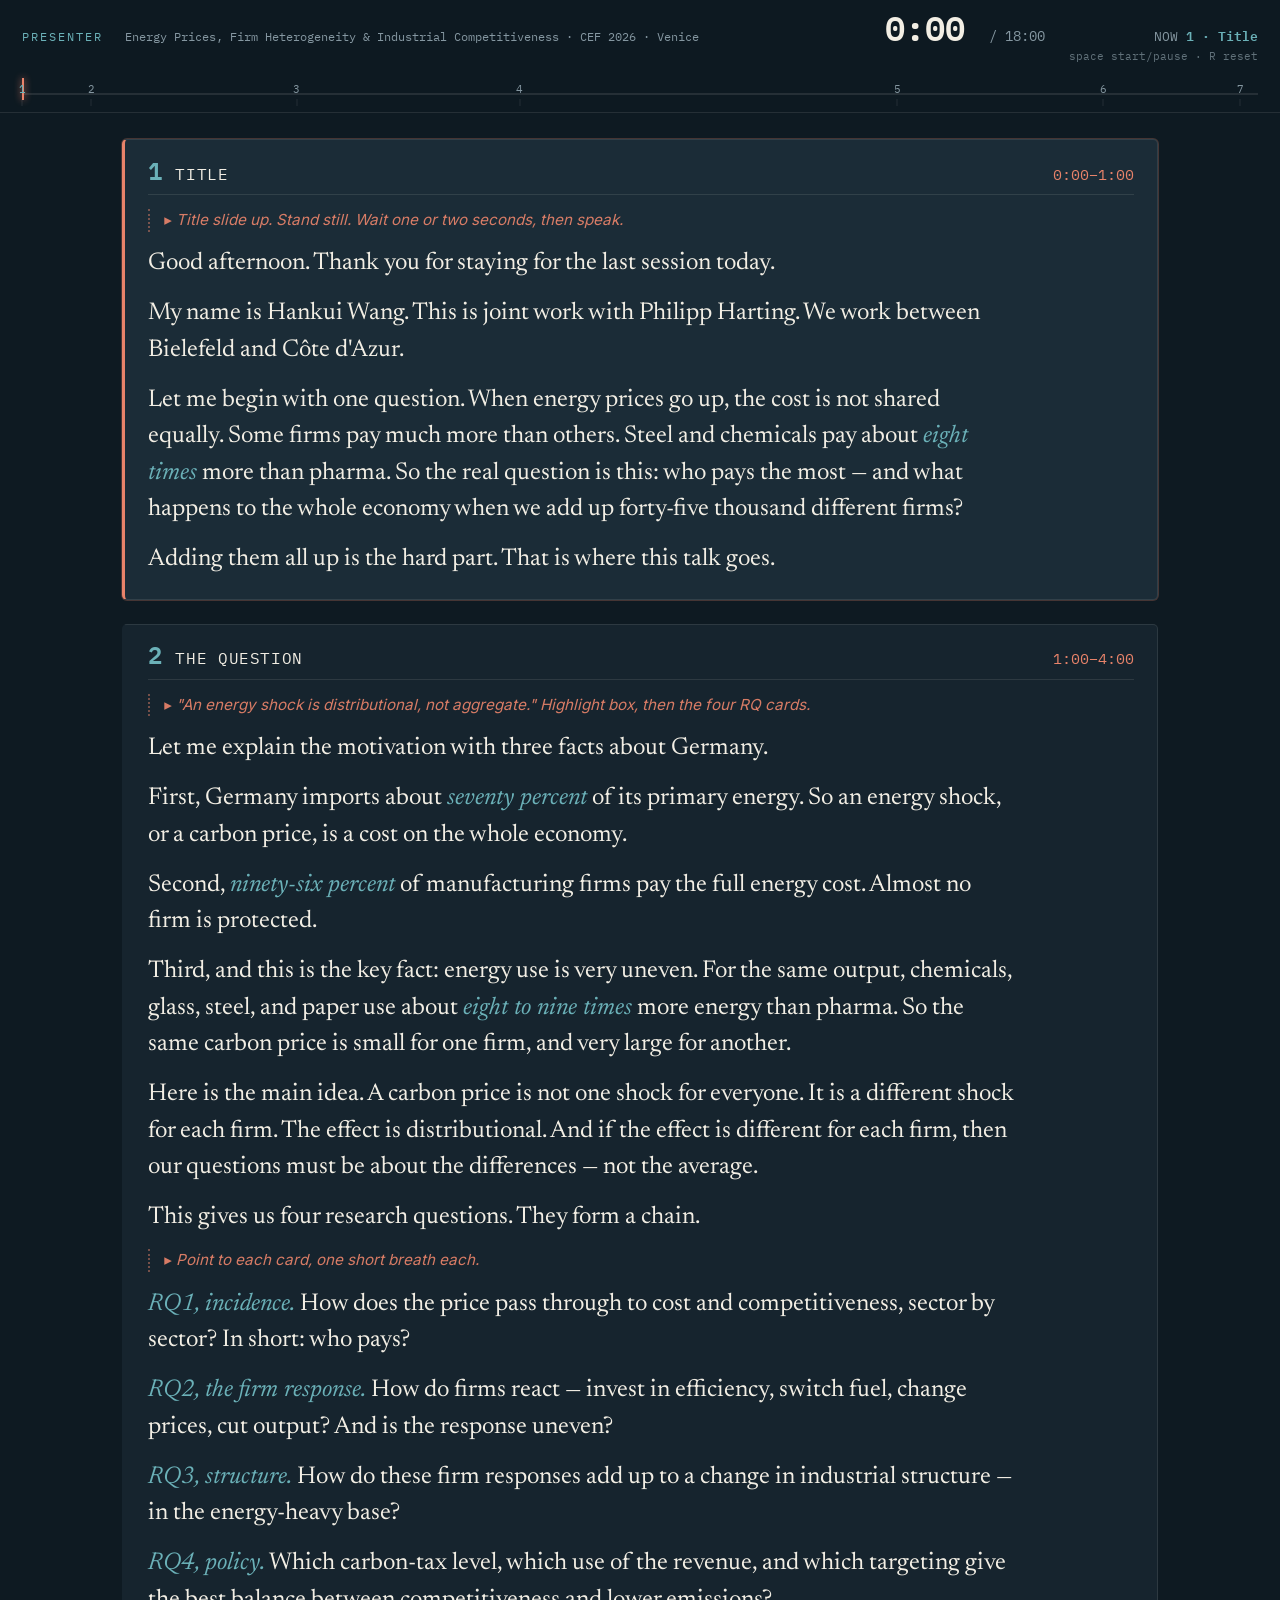
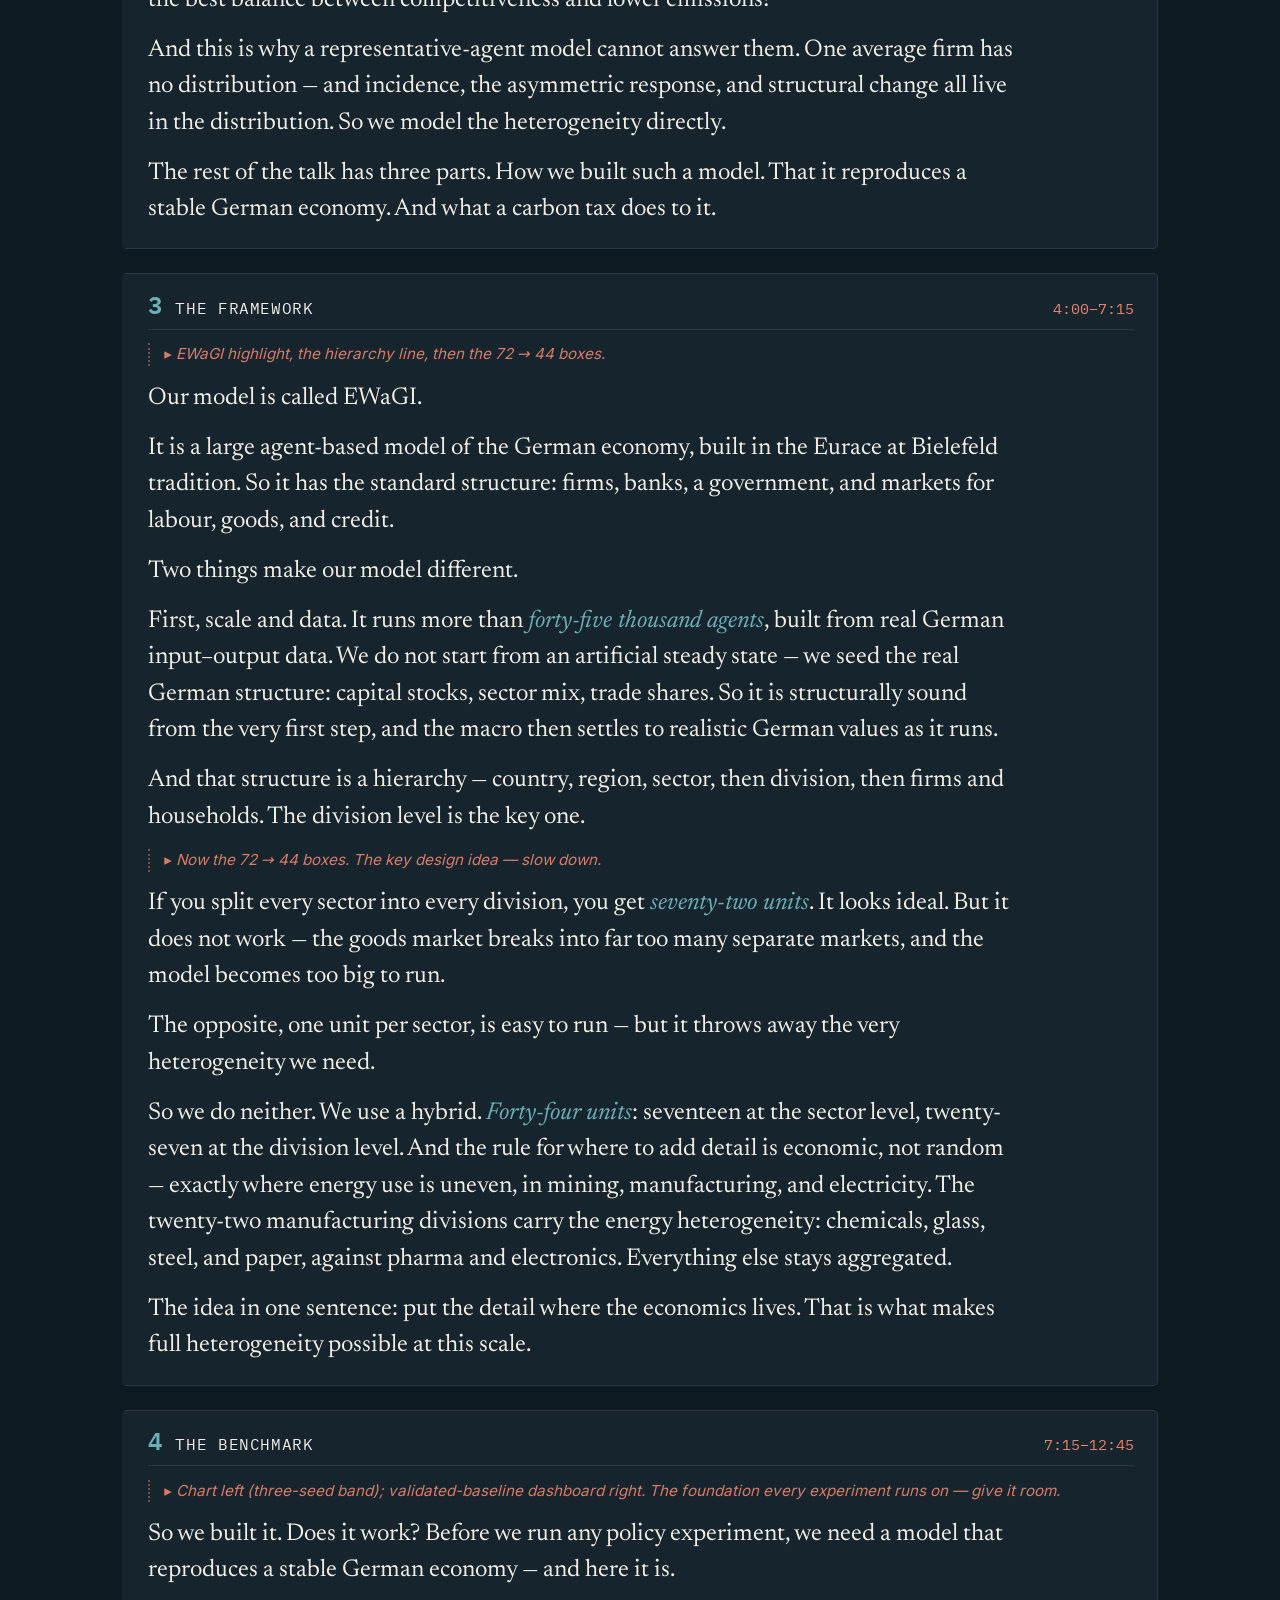
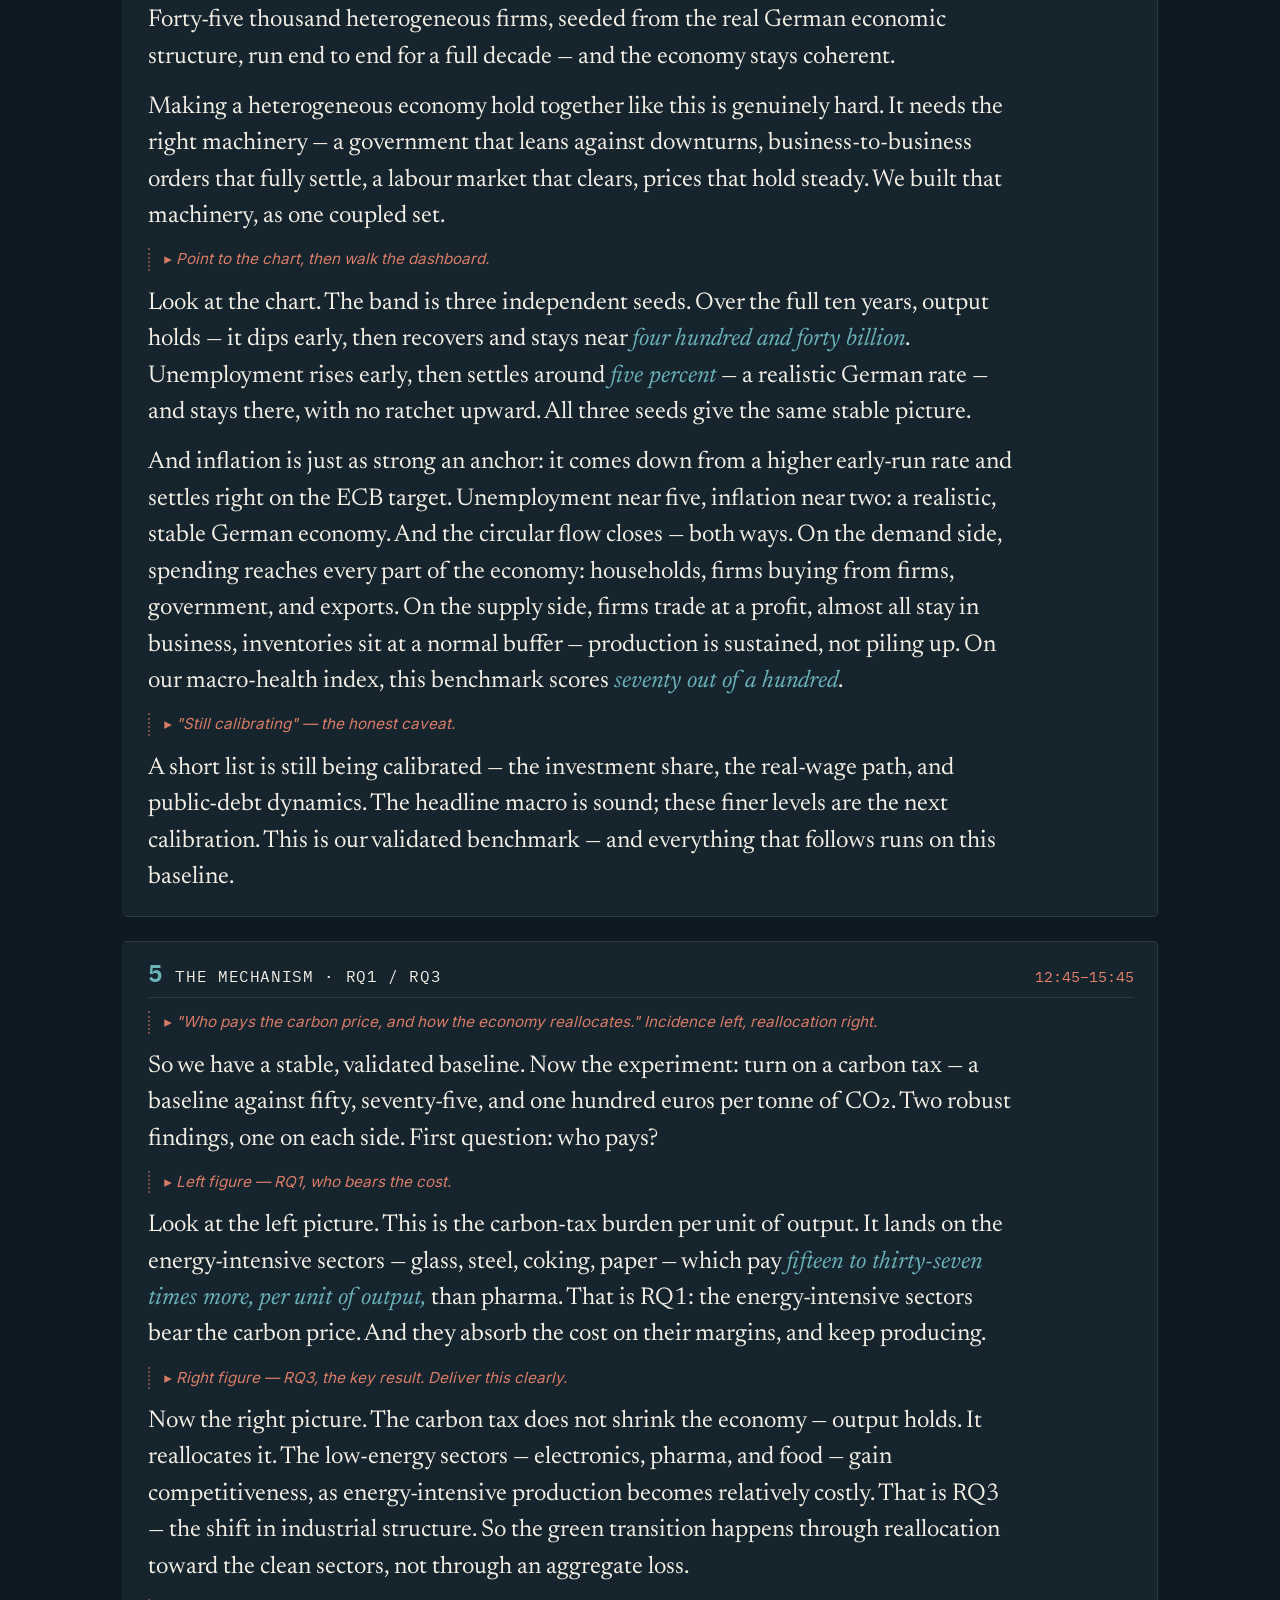
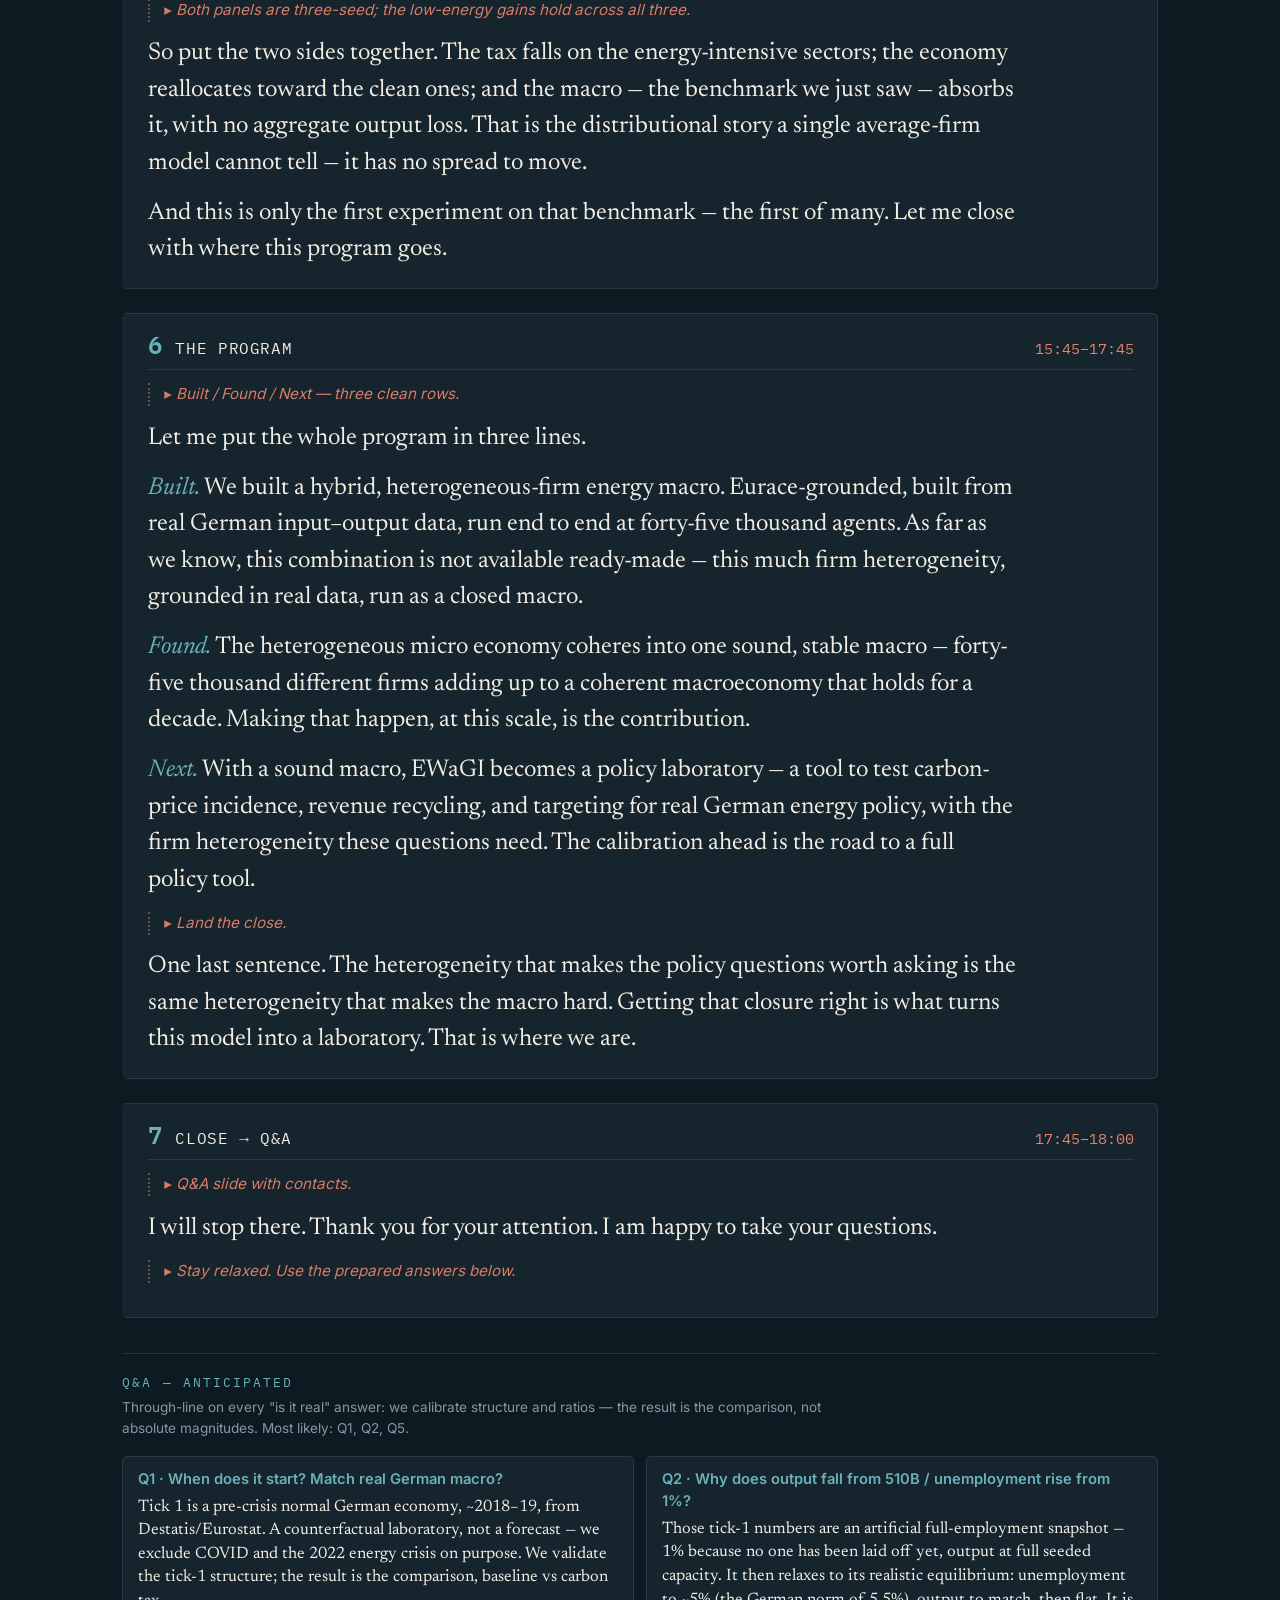
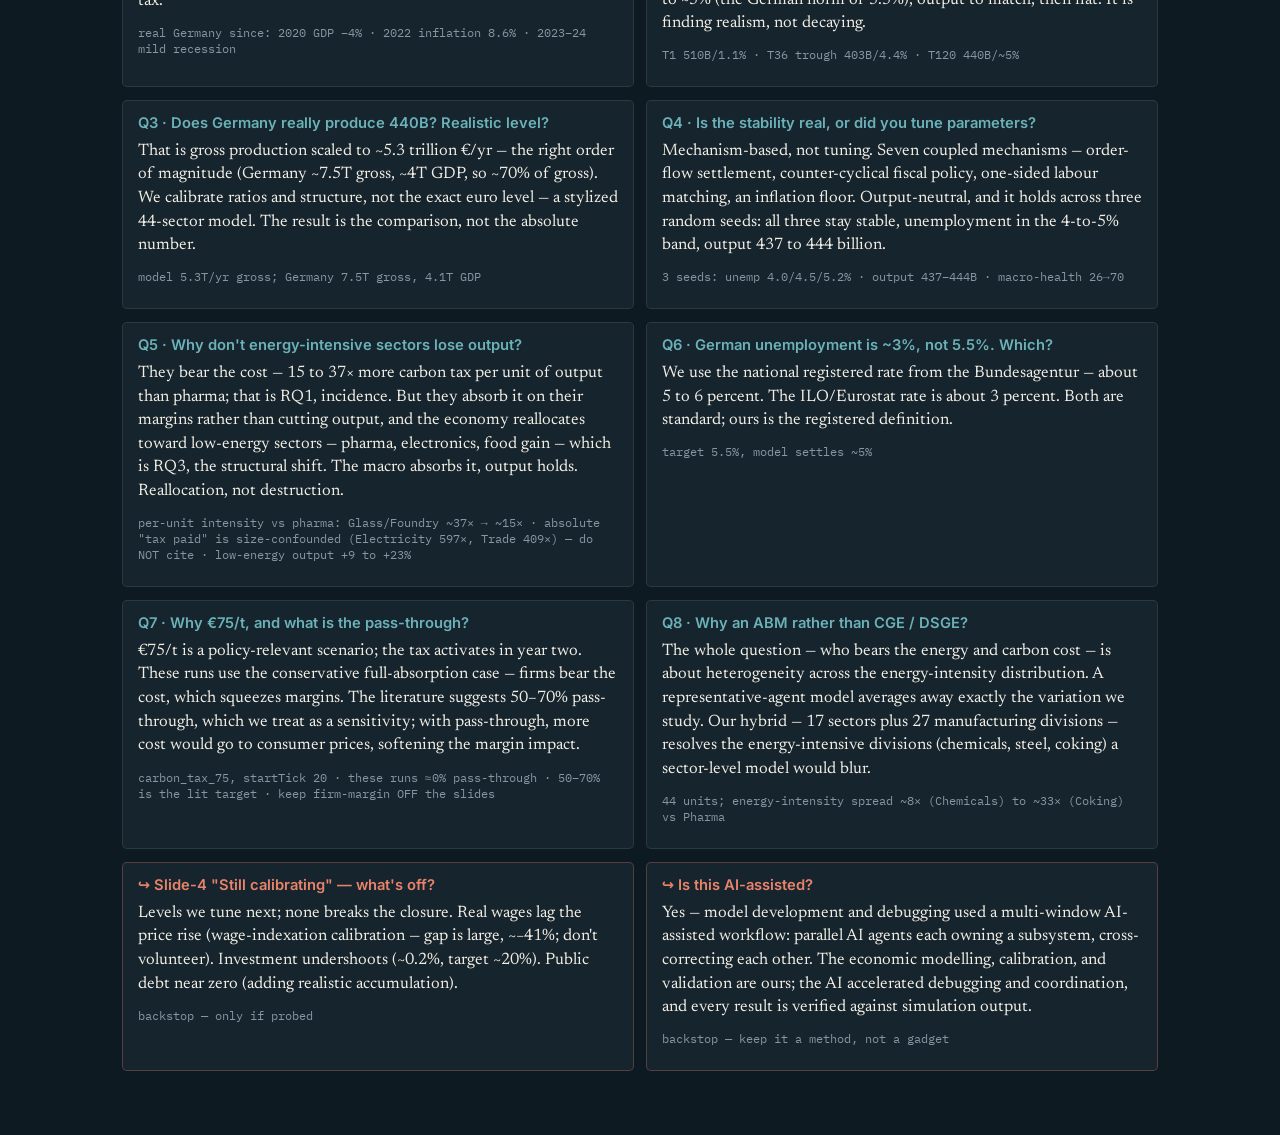
==== presenter.html @ 678bf83d "Add single-page presenter script (presenter.html) Co-Authored-By: Claude Opus 4.8 (1M context) <nore" ====
<!DOCTYPE html>
<html lang="en">
<head>
<meta charset="utf-8">
<meta name="viewport" content="width=device-width, initial-scale=1">
<title>CEF 2026 — Presenter Script</title>
<link rel="stylesheet" href="fonts.css">
<style>
  :root{
    --ink:#0E1A22; --panel:#16242E; --panel2:#1B2C37;
    --paper:#F2EEE4; --petrol:#6BB1B8; --ember:#E8836A; --muted:#8597A1;
    --line:rgba(242,238,228,.10); --rail:rgba(107,177,184,.55);
    --say:'Newsreader',Georgia,serif; --mono:'IBM Plex Mono',ui-monospace,monospace; --ui:'Inter',system-ui,sans-serif;
  }
  *{box-sizing:border-box}
  html{scroll-behavior:smooth}
  body{margin:0;background:var(--ink);color:var(--paper);font-family:var(--ui);
       -webkit-font-smoothing:antialiased;line-height:1.5;padding-bottom:4rem}

  /* ---------- cockpit (sticky) ---------- */
  .cockpit{position:sticky;top:0;z-index:50;background:rgba(14,26,34,.97);
    backdrop-filter:blur(6px);border-bottom:1px solid var(--line);padding:.7rem 1.4rem .55rem}
  .ck-top{display:flex;align-items:baseline;gap:1.4rem;flex-wrap:wrap}
  .ck-brand{font-family:var(--mono);font-size:.74rem;letter-spacing:.16em;text-transform:uppercase;color:var(--petrol)}
  .ck-talk{font-family:var(--mono);font-size:.74rem;color:var(--muted);flex:1;min-width:160px}
  .ck-clock{font-family:var(--mono);font-size:2.1rem;font-weight:600;line-height:1;color:var(--paper);
    cursor:pointer;user-select:none;font-variant-numeric:tabular-nums;transition:color .2s}
  .ck-clock.run{color:var(--ember)}
  .ck-clock.over{color:#ff5a4d;animation:pulse 1s steps(2) infinite}
  @keyframes pulse{50%{opacity:.45}}
  .ck-of{font-family:var(--mono);font-size:.9rem;color:var(--muted);margin-left:.1rem}
  .ck-now{font-family:var(--mono);font-size:.8rem;color:var(--muted);text-align:right;min-width:190px}
  .ck-now b{color:var(--petrol);font-weight:600}
  .ck-hint{font-family:var(--mono);font-size:.66rem;color:var(--muted);opacity:.7}

  /* ---------- pace bar (signature) ---------- */
  .pace{position:relative;height:30px;margin-top:.5rem}
  .pace-track{position:absolute;top:19px;left:0;right:0;height:2px;background:var(--line)}
  .pace-fill{position:absolute;top:19px;left:0;height:2px;background:var(--rail);width:0}
  .pace-tick{position:absolute;top:8px;transform:translateX(-50%);font-family:var(--mono);
    font-size:.66rem;color:var(--muted);text-align:center}
  .pace-tick::after{content:"";display:block;width:1px;height:7px;background:var(--line);margin:2px auto 0}
  .pace-tick.passed{color:var(--petrol)}
  .pace-now{position:absolute;top:4px;width:2px;height:22px;background:var(--ember);left:0;
    box-shadow:0 0 7px var(--ember);transition:left .25s linear}

  /* ---------- movements ---------- */
  main{max-width:1080px;margin:0 auto;padding:1.6rem 1.4rem 0}
  .mv{position:relative;background:var(--panel);border:1px solid var(--line);border-left:3px solid transparent;
    border-radius:5px;padding:1.1rem 1.4rem 1.3rem;margin-bottom:1.5rem;scroll-margin-top:120px}
  .mv.now{border-left-color:var(--ember);background:var(--panel2);box-shadow:0 0 0 1px rgba(232,131,106,.25)}
  .mv-rail{display:flex;align-items:baseline;gap:.85rem;border-bottom:1px solid var(--line);
    padding-bottom:.55rem;margin-bottom:.85rem}
  .mv-no{font-family:var(--mono);font-size:1.5rem;font-weight:600;color:var(--petrol);line-height:1}
  .mv-title{font-family:var(--mono);font-size:1rem;letter-spacing:.04em;color:var(--paper);
    text-transform:uppercase;flex:1}
  .mv-time{font-family:var(--mono);font-size:.95rem;color:var(--ember);font-variant-numeric:tabular-nums}

  .say{font-family:var(--say);font-size:1.52rem;line-height:1.5;color:var(--paper);
    margin:0 0 .85rem;max-width:62ch}
  .say:last-child{margin-bottom:0}
  .say em{font-style:italic;color:var(--petrol)}
  .cue{font-family:var(--ui);font-style:italic;font-size:.95rem;color:var(--ember);
    margin:.2rem 0 .85rem;padding-left:.9rem;border-left:2px dotted rgba(232,131,106,.5);opacity:.92}
  .cue::before{content:"▸ ";font-style:normal}

  /* ---------- Q&A ---------- */
  .qa{max-width:1080px;margin:2.2rem auto 0;padding:0 1.4rem}
  .qa-head{font-family:var(--mono);font-size:.8rem;letter-spacing:.16em;text-transform:uppercase;
    color:var(--petrol);border-top:1px solid var(--line);padding-top:1.2rem;margin-bottom:.3rem}
  .qa-sub{font-family:var(--ui);font-size:.85rem;color:var(--muted);margin-bottom:1.1rem;max-width:80ch}
  .qa-grid{display:grid;grid-template-columns:repeat(2,1fr);gap:.8rem}
  .qa-card{background:var(--panel);border:1px solid var(--line);border-radius:5px;padding:.7rem .9rem}
  .qa-card .q{font-family:var(--ui);font-weight:600;font-size:.92rem;color:var(--petrol);margin:0 0 .35rem}
  .qa-card .a{font-family:var(--say);font-size:1.04rem;line-height:1.42;margin:0 0 .35rem}
  .qa-card .n{font-family:var(--mono);font-size:.72rem;color:var(--muted);line-height:1.4}
  .qa-card.back{border-color:rgba(232,131,106,.3)}
  .qa-card.back .q{color:var(--ember)}

  :focus-visible{outline:2px solid var(--petrol);outline-offset:3px}
  @media (prefers-reduced-motion:reduce){*{transition:none!important;animation:none!important}}
  @media (max-width:720px){.qa-grid{grid-template-columns:1fr}.say{font-size:1.32rem}.ck-now{display:none}}
</style>
</head>
<body>
  <header class="cockpit">
    <div class="ck-top">
      <span class="ck-brand">Presenter</span>
      <span class="ck-talk">Energy Prices, Firm Heterogeneity &amp; Industrial Competitiveness · CEF 2026 · Venice</span>
      <span class="ck-clock" id="clock" title="space = start/pause · R = reset">0:00</span><span class="ck-of">/ 18:00</span>
      <span class="ck-now" id="now">NOW <b>—</b><br><span class="ck-hint">space start/pause · R reset</span></span>
    </div>
    <div class="pace" id="pace">
      <div class="pace-track"></div><div class="pace-fill" id="paceFill"></div>
      <div class="pace-now" id="paceNow"></div>
    </div>
  </header>

  <main>
    <article class="mv" data-start="0" data-end="60">
      <div class="mv-rail"><span class="mv-no">1</span><span class="mv-title">Title</span><span class="mv-time">0:00–1:00</span></div>
      <p class="cue">Title slide up. Stand still. Wait one or two seconds, then speak.</p>
      <p class="say">Good afternoon. Thank you for staying for the last session today.</p>
      <p class="say">My name is Hankui Wang. This is joint work with Philipp Harting. We work between Bielefeld and Côte d'Azur.</p>
      <p class="say">Let me begin with one question. When energy prices go up, the cost is not shared equally. Some firms pay much more than others. Steel and chemicals pay about <em>eight times</em> more than pharma. So the real question is this: who pays the most — and what happens to the whole economy when we add up forty-five thousand different firms?</p>
      <p class="say">Adding them all up is the hard part. That is where this talk goes.</p>
    </article>

    <article class="mv" data-start="60" data-end="240">
      <div class="mv-rail"><span class="mv-no">2</span><span class="mv-title">The Question</span><span class="mv-time">1:00–4:00</span></div>
      <p class="cue">"An energy shock is distributional, not aggregate." Highlight box, then the four RQ cards.</p>
      <p class="say">Let me explain the motivation with three facts about Germany.</p>
      <p class="say">First, Germany imports about <em>seventy percent</em> of its primary energy. So an energy shock, or a carbon price, is a cost on the whole economy.</p>
      <p class="say">Second, <em>ninety-six percent</em> of manufacturing firms pay the full energy cost. Almost no firm is protected.</p>
      <p class="say">Third, and this is the key fact: energy use is very uneven. For the same output, chemicals, glass, steel, and paper use about <em>eight to nine times</em> more energy than pharma. So the same carbon price is small for one firm, and very large for another.</p>
      <p class="say">Here is the main idea. A carbon price is not one shock for everyone. It is a different shock for each firm. The effect is distributional. And if the effect is different for each firm, then our questions must be about the differences — not the average.</p>
      <p class="say">This gives us four research questions. They form a chain.</p>
      <p class="cue">Point to each card, one short breath each.</p>
      <p class="say"><em>RQ1, incidence.</em> How does the price pass through to cost and competitiveness, sector by sector? In short: who pays?</p>
      <p class="say"><em>RQ2, the firm response.</em> How do firms react — invest in efficiency, switch fuel, change prices, cut output? And is the response uneven?</p>
      <p class="say"><em>RQ3, structure.</em> How do these firm responses add up to a change in industrial structure — in the energy-heavy base?</p>
      <p class="say"><em>RQ4, policy.</em> Which carbon-tax level, which use of the revenue, and which targeting give the best balance between competitiveness and lower emissions?</p>
      <p class="say">And this is why a representative-agent model cannot answer them. One average firm has no distribution — and incidence, the asymmetric response, and structural change all live in the distribution. So we model the heterogeneity directly.</p>
      <p class="say">The rest of the talk has three parts. How we built such a model. That it reproduces a stable German economy. And what a carbon tax does to it.</p>
    </article>

    <article class="mv" data-start="240" data-end="435">
      <div class="mv-rail"><span class="mv-no">3</span><span class="mv-title">The Framework</span><span class="mv-time">4:00–7:15</span></div>
      <p class="cue">EWaGI highlight, the hierarchy line, then the 72 → 44 boxes.</p>
      <p class="say">Our model is called EWaGI.</p>
      <p class="say">It is a large agent-based model of the German economy, built in the Eurace at Bielefeld tradition. So it has the standard structure: firms, banks, a government, and markets for labour, goods, and credit.</p>
      <p class="say">Two things make our model different.</p>
      <p class="say">First, scale and data. It runs more than <em>forty-five thousand agents</em>, built from real German input–output data. We do not start from an artificial steady state — we seed the real German structure: capital stocks, sector mix, trade shares. So it is structurally sound from the very first step, and the macro then settles to realistic German values as it runs.</p>
      <p class="say">And that structure is a hierarchy — country, region, sector, then division, then firms and households. The division level is the key one.</p>
      <p class="cue">Now the 72 → 44 boxes. The key design idea — slow down.</p>
      <p class="say">If you split every sector into every division, you get <em>seventy-two units</em>. It looks ideal. But it does not work — the goods market breaks into far too many separate markets, and the model becomes too big to run.</p>
      <p class="say">The opposite, one unit per sector, is easy to run — but it throws away the very heterogeneity we need.</p>
      <p class="say">So we do neither. We use a hybrid. <em>Forty-four units</em>: seventeen at the sector level, twenty-seven at the division level. And the rule for where to add detail is economic, not random — exactly where energy use is uneven, in mining, manufacturing, and electricity. The twenty-two manufacturing divisions carry the energy heterogeneity: chemicals, glass, steel, and paper, against pharma and electronics. Everything else stays aggregated.</p>
      <p class="say">The idea in one sentence: put the detail where the economics lives. That is what makes full heterogeneity possible at this scale.</p>
    </article>

    <article class="mv" data-start="435" data-end="765">
      <div class="mv-rail"><span class="mv-no">4</span><span class="mv-title">The Benchmark</span><span class="mv-time">7:15–12:45</span></div>
      <p class="cue">Chart left (three-seed band); validated-baseline dashboard right. The foundation every experiment runs on — give it room.</p>
      <p class="say">So we built it. Does it work? Before we run any policy experiment, we need a model that reproduces a stable German economy — and here it is.</p>
      <p class="say">Forty-five thousand heterogeneous firms, seeded from the real German economic structure, run end to end for a full decade — and the economy stays coherent.</p>
      <p class="say">Making a heterogeneous economy hold together like this is genuinely hard. It needs the right machinery — a government that leans against downturns, business-to-business orders that fully settle, a labour market that clears, prices that hold steady. We built that machinery, as one coupled set.</p>
      <p class="cue">Point to the chart, then walk the dashboard.</p>
      <p class="say">Look at the chart. The band is three independent seeds. Over the full ten years, output holds — it dips early, then recovers and stays near <em>four hundred and forty billion</em>. Unemployment rises early, then settles around <em>five percent</em> — a realistic German rate — and stays there, with no ratchet upward. All three seeds give the same stable picture.</p>
      <p class="say">And inflation is just as strong an anchor: it comes down from a higher early-run rate and settles right on the ECB target. Unemployment near five, inflation near two: a realistic, stable German economy. And the circular flow closes — both ways. On the demand side, spending reaches every part of the economy: households, firms buying from firms, government, and exports. On the supply side, firms trade at a profit, almost all stay in business, inventories sit at a normal buffer — production is sustained, not piling up. On our macro-health index, this benchmark scores <em>seventy out of a hundred</em>.</p>
      <p class="cue">"Still calibrating" — the honest caveat.</p>
      <p class="say">A short list is still being calibrated — the investment share, the real-wage path, and public-debt dynamics. The headline macro is sound; these finer levels are the next calibration. This is our validated benchmark — and everything that follows runs on this baseline.</p>
    </article>

    <article class="mv" data-start="765" data-end="945">
      <div class="mv-rail"><span class="mv-no">5</span><span class="mv-title">The Mechanism · RQ1 / RQ3</span><span class="mv-time">12:45–15:45</span></div>
      <p class="cue">"Who pays the carbon price, and how the economy reallocates." Incidence left, reallocation right.</p>
      <p class="say">So we have a stable, validated baseline. Now the experiment: turn on a carbon tax — a baseline against fifty, seventy-five, and one hundred euros per tonne of CO₂. Two robust findings, one on each side. First question: who pays?</p>
      <p class="cue">Left figure — RQ1, who bears the cost.</p>
      <p class="say">Look at the left picture. This is the carbon-tax burden per unit of output. It lands on the energy-intensive sectors — glass, steel, coking, paper — which pay <em>fifteen to thirty-seven times more, per unit of output,</em> than pharma. That is RQ1: the energy-intensive sectors bear the carbon price. And they absorb the cost on their margins, and keep producing.</p>
      <p class="cue">Right figure — RQ3, the key result. Deliver this clearly.</p>
      <p class="say">Now the right picture. The carbon tax does not shrink the economy — output holds. It reallocates it. The low-energy sectors — electronics, pharma, and food — gain competitiveness, as energy-intensive production becomes relatively costly. That is RQ3 — the shift in industrial structure. So the green transition happens through reallocation toward the clean sectors, not through an aggregate loss.</p>
      <p class="cue">Both panels are three-seed; the low-energy gains hold across all three.</p>
      <p class="say">So put the two sides together. The tax falls on the energy-intensive sectors; the economy reallocates toward the clean ones; and the macro — the benchmark we just saw — absorbs it, with no aggregate output loss. That is the distributional story a single average-firm model cannot tell — it has no spread to move.</p>
      <p class="say">And this is only the first experiment on that benchmark — the first of many. Let me close with where this program goes.</p>
    </article>

    <article class="mv" data-start="945" data-end="1065">
      <div class="mv-rail"><span class="mv-no">6</span><span class="mv-title">The Program</span><span class="mv-time">15:45–17:45</span></div>
      <p class="cue">Built / Found / Next — three clean rows.</p>
      <p class="say">Let me put the whole program in three lines.</p>
      <p class="say"><em>Built.</em> We built a hybrid, heterogeneous-firm energy macro. Eurace-grounded, built from real German input–output data, run end to end at forty-five thousand agents. As far as we know, this combination is not available ready-made — this much firm heterogeneity, grounded in real data, run as a closed macro.</p>
      <p class="say"><em>Found.</em> The heterogeneous micro economy coheres into one sound, stable macro — forty-five thousand different firms adding up to a coherent macroeconomy that holds for a decade. Making that happen, at this scale, is the contribution.</p>
      <p class="say"><em>Next.</em> With a sound macro, EWaGI becomes a policy laboratory — a tool to test carbon-price incidence, revenue recycling, and targeting for real German energy policy, with the firm heterogeneity these questions need. The calibration ahead is the road to a full policy tool.</p>
      <p class="cue">Land the close.</p>
      <p class="say">One last sentence. The heterogeneity that makes the policy questions worth asking is the same heterogeneity that makes the macro hard. Getting that closure right is what turns this model into a laboratory. That is where we are.</p>
    </article>

    <article class="mv" data-start="1065" data-end="1080">
      <div class="mv-rail"><span class="mv-no">7</span><span class="mv-title">Close → Q&amp;A</span><span class="mv-time">17:45–18:00</span></div>
      <p class="cue">Q&amp;A slide with contacts.</p>
      <p class="say">I will stop there. Thank you for your attention. I am happy to take your questions.</p>
      <p class="cue">Stay relaxed. Use the prepared answers below.</p>
    </article>
  </main>

  <section class="qa">
    <div class="qa-head">Q&amp;A — anticipated</div>
    <div class="qa-sub">Through-line on every "is it real" answer: we calibrate structure and ratios — the result is the comparison, not absolute magnitudes. Most likely: Q1, Q2, Q5.</div>
    <div class="qa-grid">
      <div class="qa-card"><p class="q">Q1 · When does it start? Match real German macro?</p><p class="a">Tick 1 is a pre-crisis normal German economy, ~2018–19, from Destatis/Eurostat. A counterfactual laboratory, not a forecast — we exclude COVID and the 2022 energy crisis on purpose. We validate the tick-1 structure; the result is the comparison, baseline vs carbon tax.</p><p class="n">real Germany since: 2020 GDP −4% · 2022 inflation 8.6% · 2023–24 mild recession</p></div>
      <div class="qa-card"><p class="q">Q2 · Why does output fall from 510B / unemployment rise from 1%?</p><p class="a">Those tick-1 numbers are an artificial full-employment snapshot — 1% because no one has been laid off yet, output at full seeded capacity. It then relaxes to its realistic equilibrium: unemployment to ~5% (the German norm of 5.5%), output to match, then flat. It is finding realism, not decaying.</p><p class="n">T1 510B/1.1% · T36 trough 403B/4.4% · T120 440B/~5%</p></div>
      <div class="qa-card"><p class="q">Q3 · Does Germany really produce 440B? Realistic level?</p><p class="a">That is gross production scaled to ~5.3 trillion €/yr — the right order of magnitude (Germany ~7.5T gross, ~4T GDP, so ~70% of gross). We calibrate ratios and structure, not the exact euro level — a stylized 44-sector model. The result is the comparison, not the absolute number.</p><p class="n">model 5.3T/yr gross; Germany 7.5T gross, 4.1T GDP</p></div>
      <div class="qa-card"><p class="q">Q4 · Is the stability real, or did you tune parameters?</p><p class="a">Mechanism-based, not tuning. Seven coupled mechanisms — order-flow settlement, counter-cyclical fiscal policy, one-sided labour matching, an inflation floor. Output-neutral, and it holds across three random seeds: all three stay stable, unemployment in the 4-to-5% band, output 437 to 444 billion.</p><p class="n">3 seeds: unemp 4.0/4.5/5.2% · output 437–444B · macro-health 26→70</p></div>
      <div class="qa-card"><p class="q">Q5 · Why don't energy-intensive sectors lose output?</p><p class="a">They bear the cost — 15 to 37× more carbon tax per unit of output than pharma; that is RQ1, incidence. But they absorb it on their margins rather than cutting output, and the economy reallocates toward low-energy sectors — pharma, electronics, food gain — which is RQ3, the structural shift. The macro absorbs it, output holds. Reallocation, not destruction.</p><p class="n">per-unit intensity vs pharma: Glass/Foundry ~37× → ~15× · absolute "tax paid" is size-confounded (Electricity 597×, Trade 409×) — do NOT cite · low-energy output +9 to +23%</p></div>
      <div class="qa-card"><p class="q">Q6 · German unemployment is ~3%, not 5.5%. Which?</p><p class="a">We use the national registered rate from the Bundesagentur — about 5 to 6 percent. The ILO/Eurostat rate is about 3 percent. Both are standard; ours is the registered definition.</p><p class="n">target 5.5%, model settles ~5%</p></div>
      <div class="qa-card"><p class="q">Q7 · Why €75/t, and what is the pass-through?</p><p class="a">€75/t is a policy-relevant scenario; the tax activates in year two. These runs use the conservative full-absorption case — firms bear the cost, which squeezes margins. The literature suggests 50–70% pass-through, which we treat as a sensitivity; with pass-through, more cost would go to consumer prices, softening the margin impact.</p><p class="n">carbon_tax_75, startTick 20 · these runs ≈0% pass-through · 50–70% is the lit target · keep firm-margin OFF the slides</p></div>
      <div class="qa-card"><p class="q">Q8 · Why an ABM rather than CGE / DSGE?</p><p class="a">The whole question — who bears the energy and carbon cost — is about heterogeneity across the energy-intensity distribution. A representative-agent model averages away exactly the variation we study. Our hybrid — 17 sectors plus 27 manufacturing divisions — resolves the energy-intensive divisions (chemicals, steel, coking) a sector-level model would blur.</p><p class="n">44 units; energy-intensity spread ~8× (Chemicals) to ~33× (Coking) vs Pharma</p></div>
      <div class="qa-card back"><p class="q">↪ Slide-4 "Still calibrating" — what's off?</p><p class="a">Levels we tune next; none breaks the closure. Real wages lag the price rise (wage-indexation calibration — gap is large, ~−41%; don't volunteer). Investment undershoots (~0.2%, target ~20%). Public debt near zero (adding realistic accumulation).</p><p class="n">backstop — only if probed</p></div>
      <div class="qa-card back"><p class="q">↪ Is this AI-assisted?</p><p class="a">Yes — model development and debugging used a multi-window AI-assisted workflow: parallel AI agents each owning a subsystem, cross-correcting each other. The economic modelling, calibration, and validation are ours; the AI accelerated debugging and coordination, and every result is verified against simulation output.</p><p class="n">backstop — keep it a method, not a gadget</p></div>
    </div>
  </section>

<script>
(function(){
  var TOTAL=1080, elapsed=0, running=false, t=null;
  var clock=document.getElementById('clock'), now=document.getElementById('now'),
      paceNow=document.getElementById('paceNow'), paceFill=document.getElementById('paceFill'),
      pace=document.getElementById('pace'), movements=[].slice.call(document.querySelectorAll('.mv'));

  // build pace ticks from each movement's data-start
  movements.forEach(function(m){
    var s=+m.getAttribute('data-start');
    var tick=document.createElement('div'); tick.className='pace-tick';
    tick.style.left=(s/TOTAL*100)+'%';
    tick.textContent=m.querySelector('.mv-no').textContent;
    tick.dataset.start=s; pace.appendChild(tick);
  });
  var ticks=[].slice.call(document.querySelectorAll('.pace-tick'));

  function fmt(s){var m=Math.floor(s/60),x=Math.round(s%60);return m+':'+(x<10?'0':'')+x;}
  function render(){
    clock.textContent=fmt(elapsed);
    var pct=Math.min(elapsed/TOTAL,1)*100;
    paceNow.style.left=pct+'%'; paceFill.style.width=pct+'%';
    clock.classList.toggle('over', elapsed>TOTAL);
    ticks.forEach(function(t){t.classList.toggle('passed', elapsed>=+t.dataset.start);});
    var cur=null;
    movements.forEach(function(m){
      var on = elapsed>=+m.getAttribute('data-start') && elapsed<+m.getAttribute('data-end');
      m.classList.toggle('now',on); if(on) cur=m;
    });
    if(cur){var no=cur.querySelector('.mv-no').textContent, ti=cur.querySelector('.mv-title').textContent;
      now.innerHTML='NOW <b>'+no+' · '+ti+'</b><br><span class="ck-hint">space start/pause · R reset</span>';}
  }
  function tick(){elapsed+=1; if(elapsed>TOTAL+0) {} render();}
  function start(){if(running)return; running=true; clock.classList.add('run'); t=setInterval(tick,1000);}
  function pause(){running=false; clock.classList.remove('run'); clearInterval(t);}
  function toggle(){running?pause():start();}
  function reset(){pause(); elapsed=0; render();}

  clock.addEventListener('click',toggle);
  document.addEventListener('keydown',function(e){
    if(e.code==='Space'){e.preventDefault();toggle();}
    else if(e.key==='r'||e.key==='R'){reset();}
  });
  render();
})();
</script>
</body>
</html>
---- fonts.css ----
@font-face{font-family:'IBM Plex Mono';font-style:normal;font-weight:400;font-display:swap;src:url('fonts/ibmplexmono-400.woff2') format('woff2');}
@font-face{font-family:'IBM Plex Mono';font-style:normal;font-weight:500;font-display:swap;src:url('fonts/ibmplexmono-500.woff2') format('woff2');}
@font-face{font-family:'IBM Plex Mono';font-style:normal;font-weight:600;font-display:swap;src:url('fonts/ibmplexmono-600.woff2') format('woff2');}
@font-face{font-family:'Inter';font-style:normal;font-weight:400;font-display:swap;src:url('fonts/inter-400.woff2') format('woff2');}
@font-face{font-family:'Inter';font-style:normal;font-weight:500;font-display:swap;src:url('fonts/inter-500.woff2') format('woff2');}
@font-face{font-family:'Inter';font-style:normal;font-weight:600;font-display:swap;src:url('fonts/inter-600.woff2') format('woff2');}
@font-face{font-family:'Inter';font-style:normal;font-weight:700;font-display:swap;src:url('fonts/inter-700.woff2') format('woff2');}
@font-face{font-family:'Newsreader';font-style:italic;font-weight:400;font-display:swap;src:url('fonts/newsreader-400i.woff2') format('woff2');}
@font-face{font-family:'Newsreader';font-style:normal;font-weight:400;font-display:swap;src:url('fonts/newsreader-400.woff2') format('woff2');}
@font-face{font-family:'Newsreader';font-style:normal;font-weight:600;font-display:swap;src:url('fonts/newsreader-600.woff2') format('woff2');}
@font-face{font-family:'Newsreader';font-style:normal;font-weight:700;font-display:swap;src:url('fonts/newsreader-700.woff2') format('woff2');}
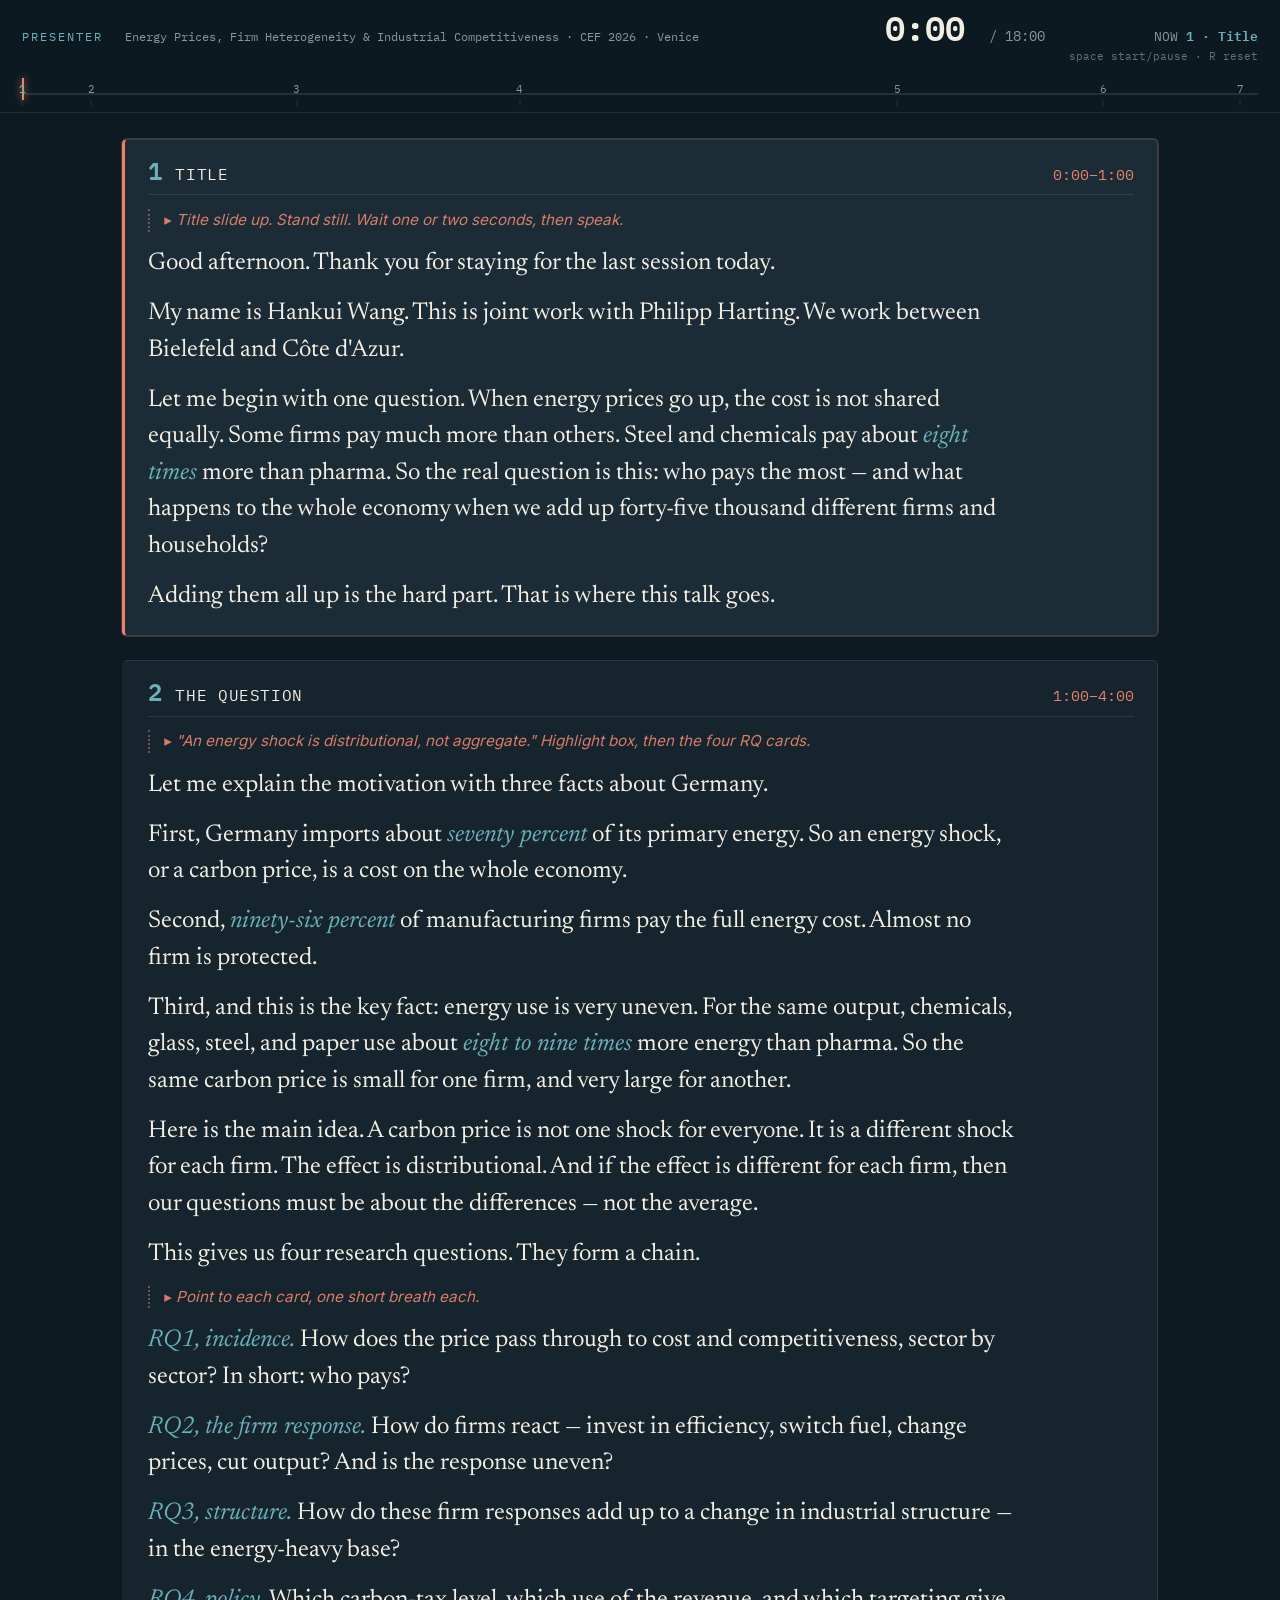
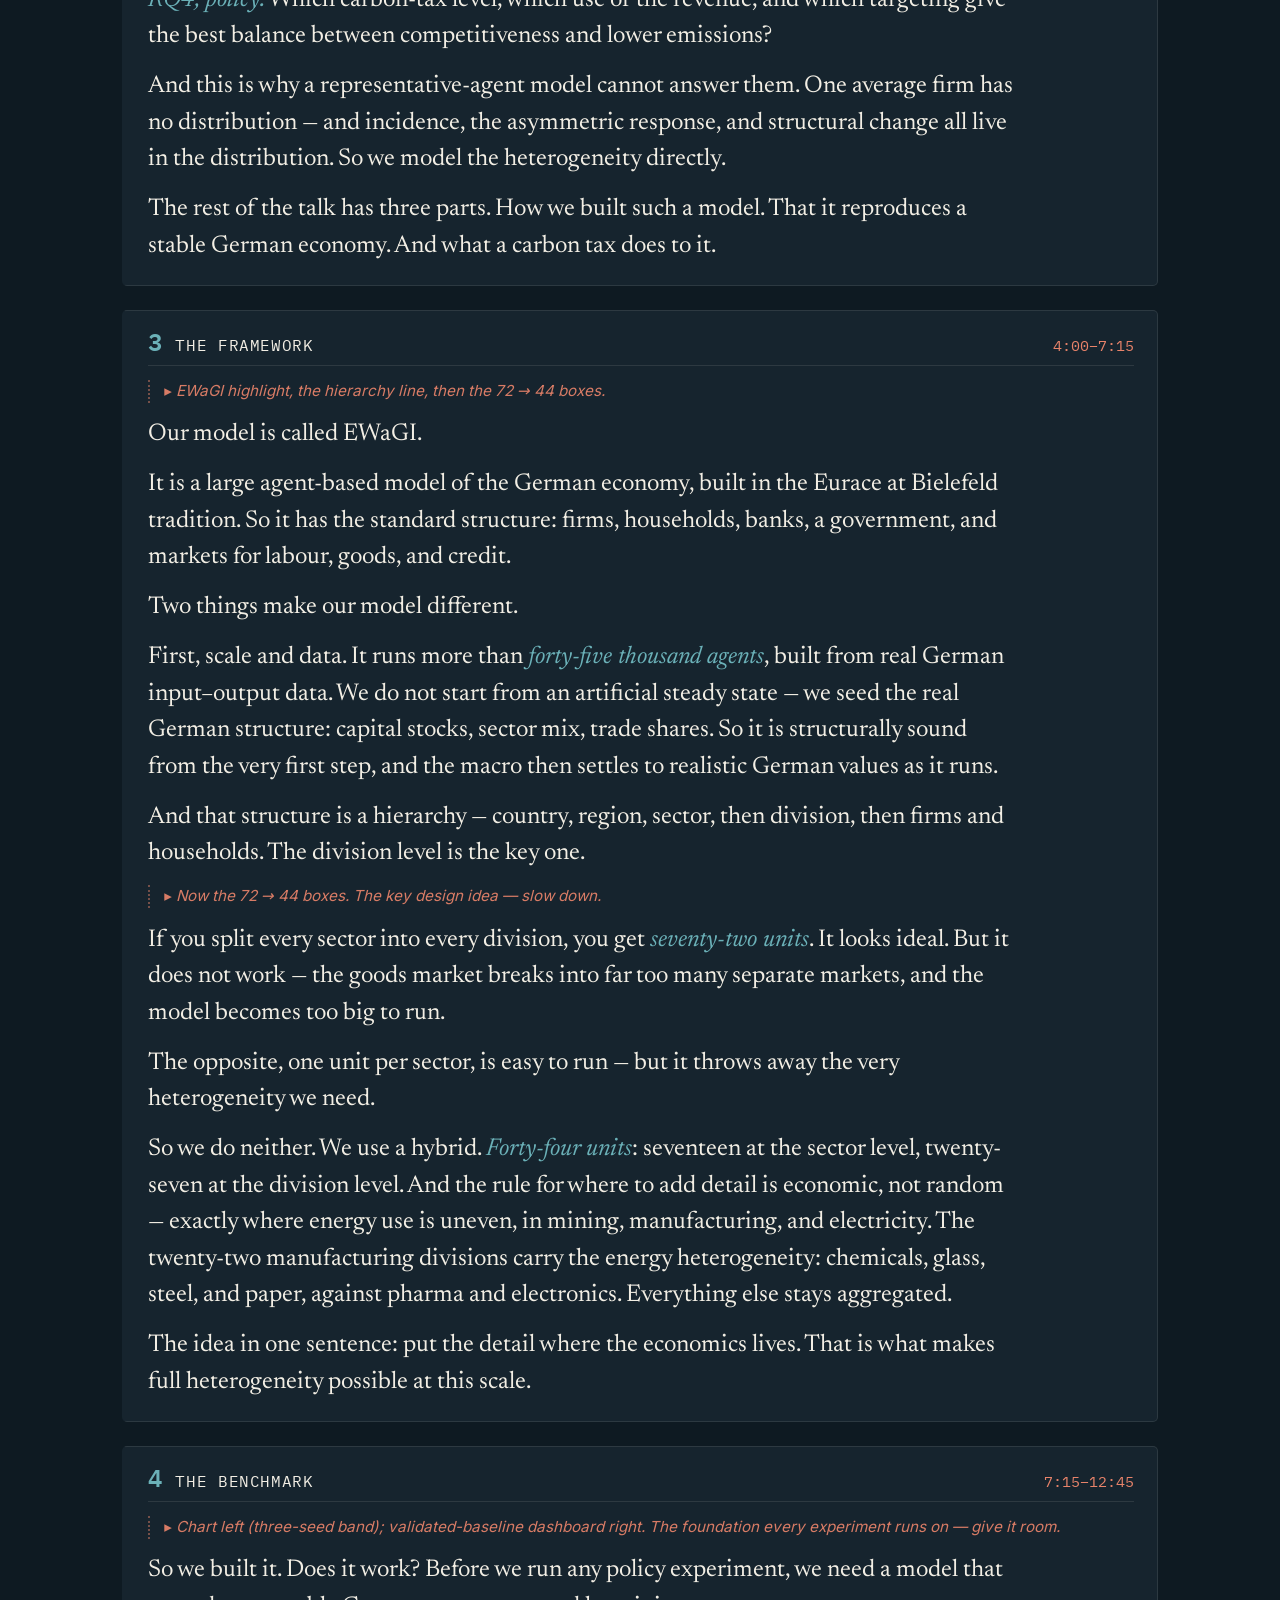
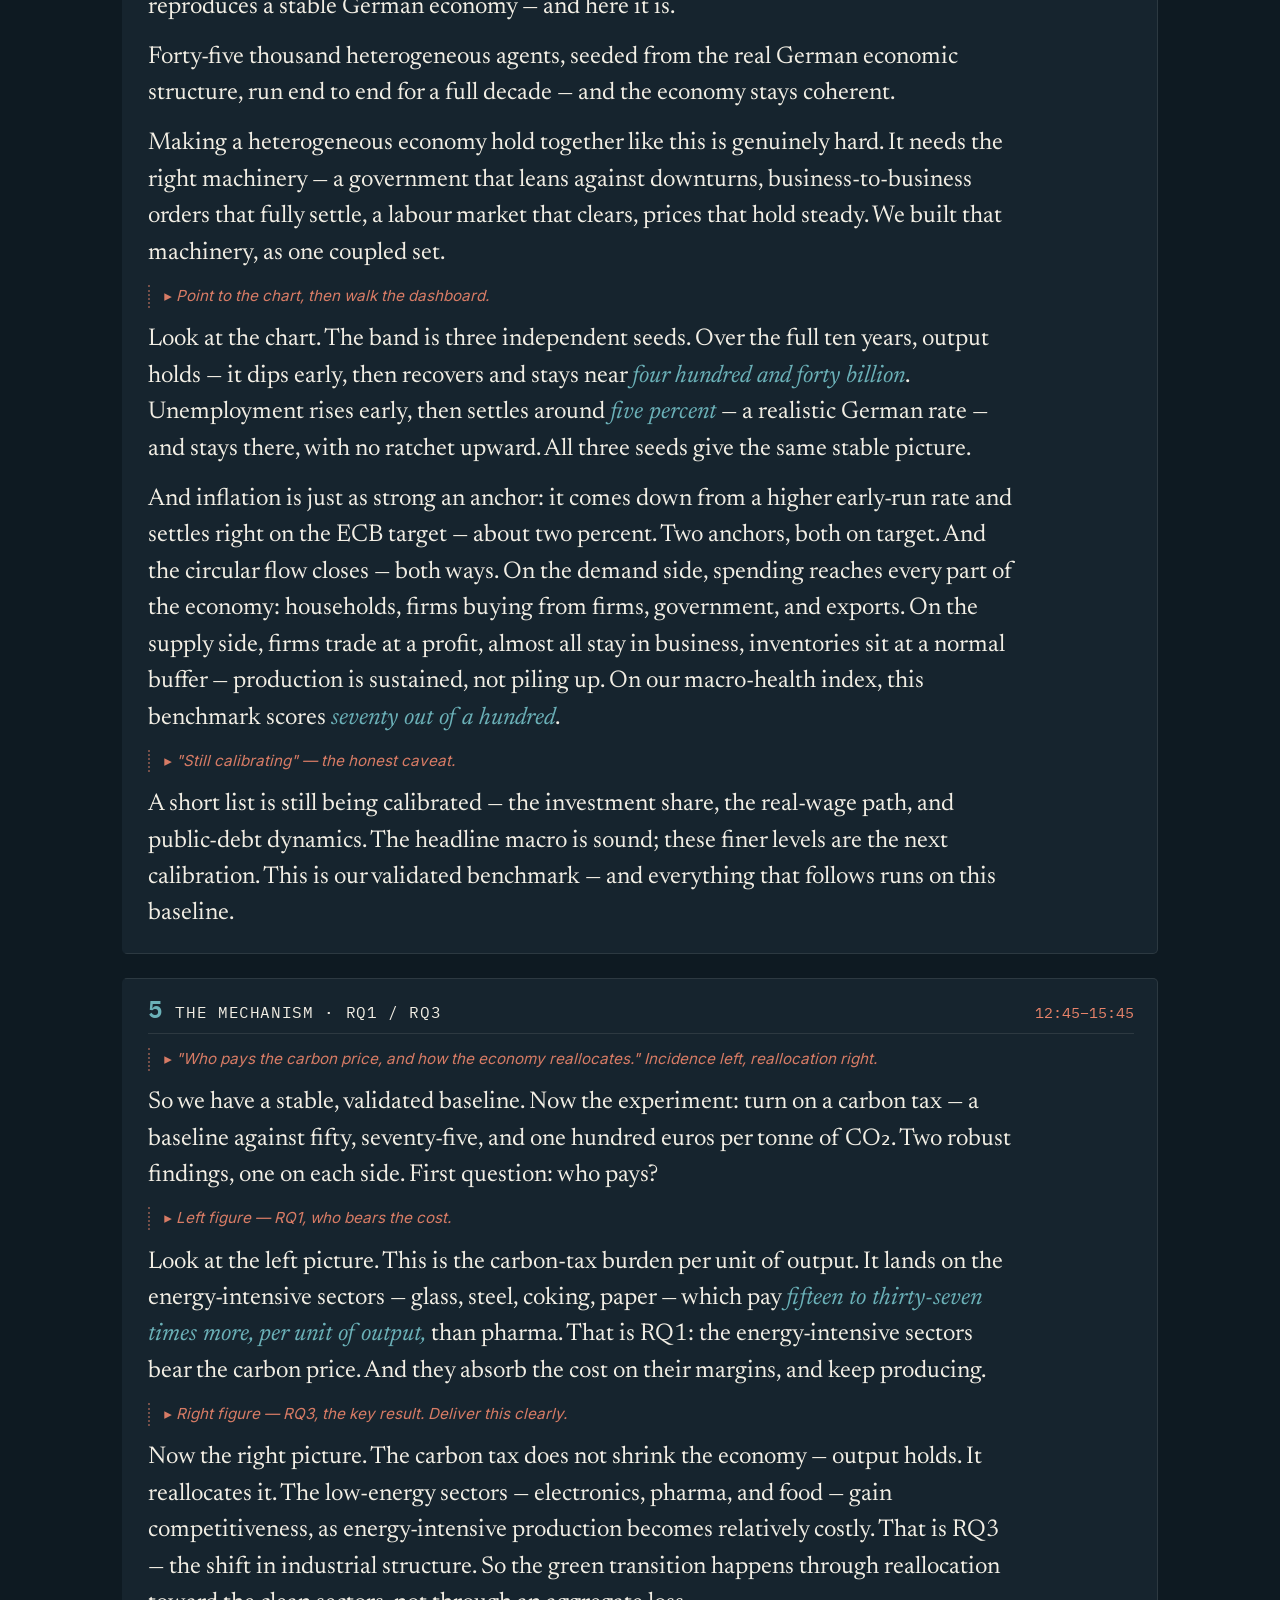
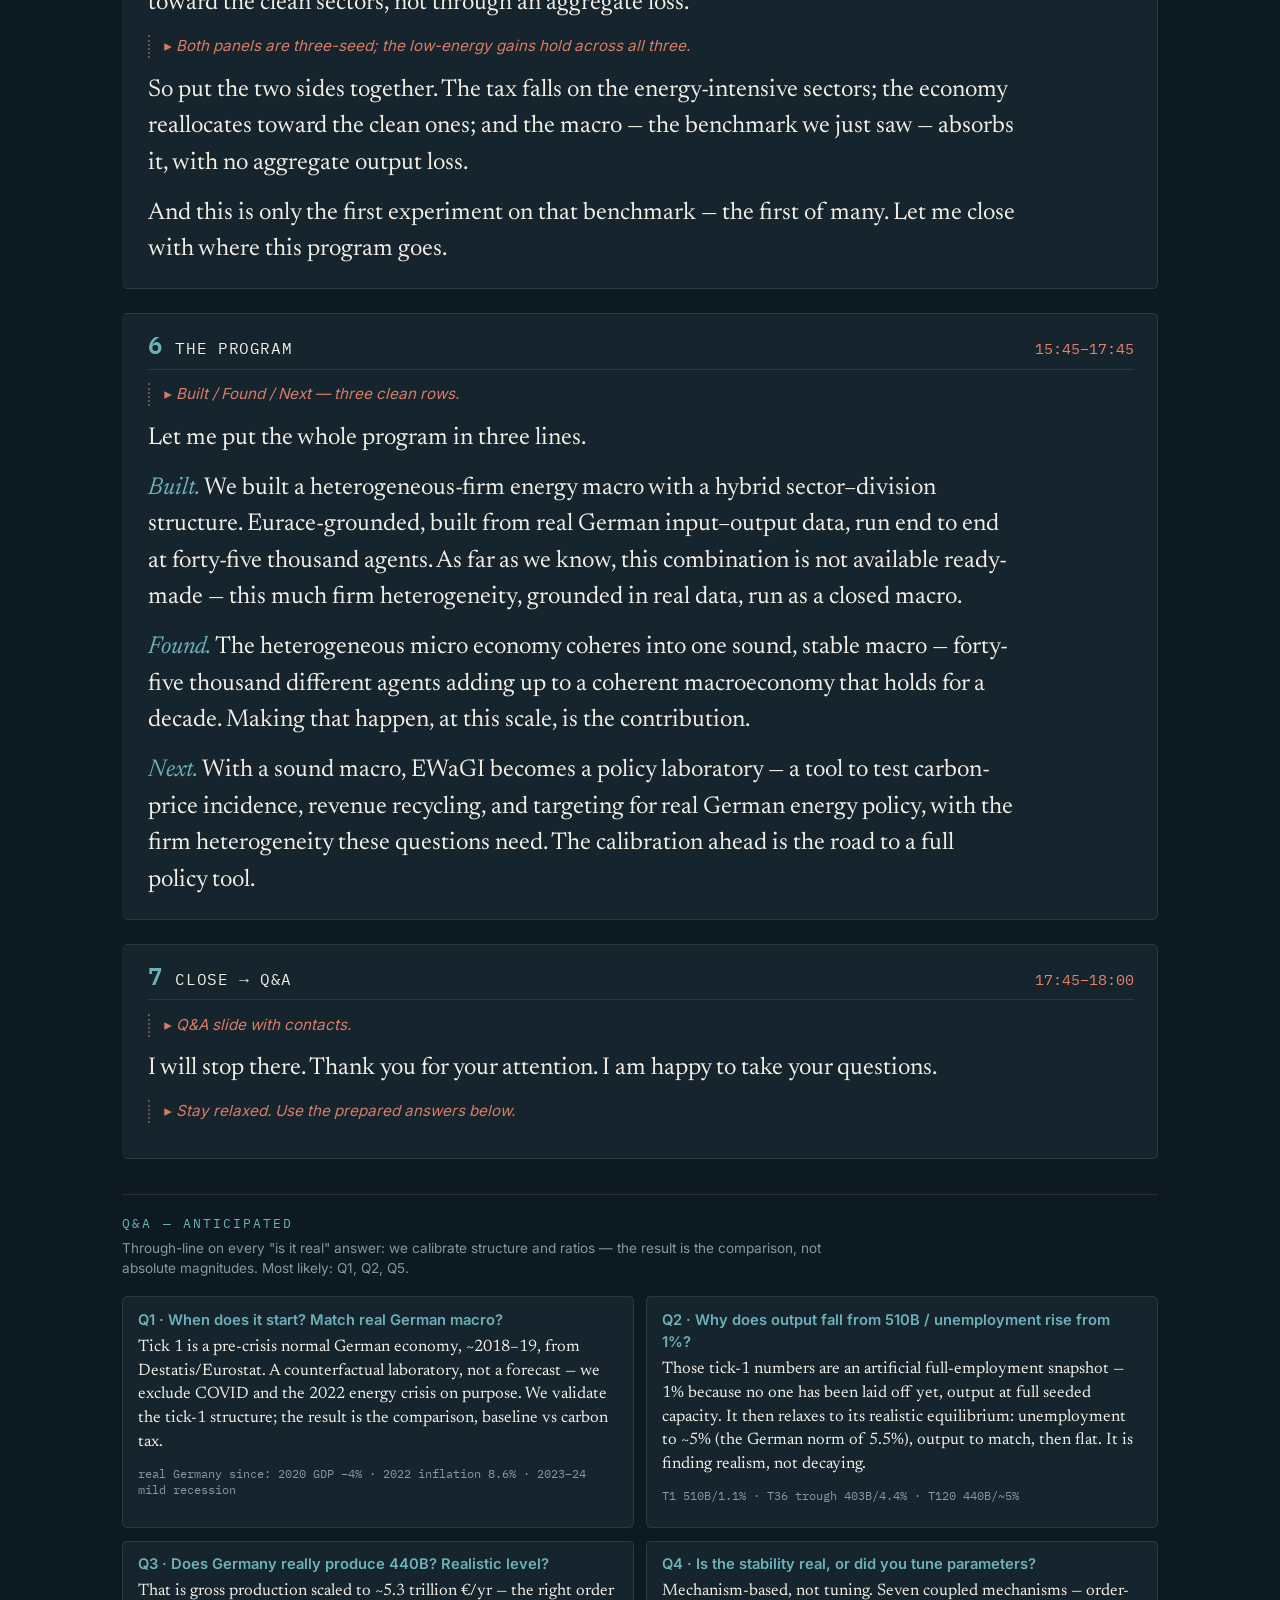
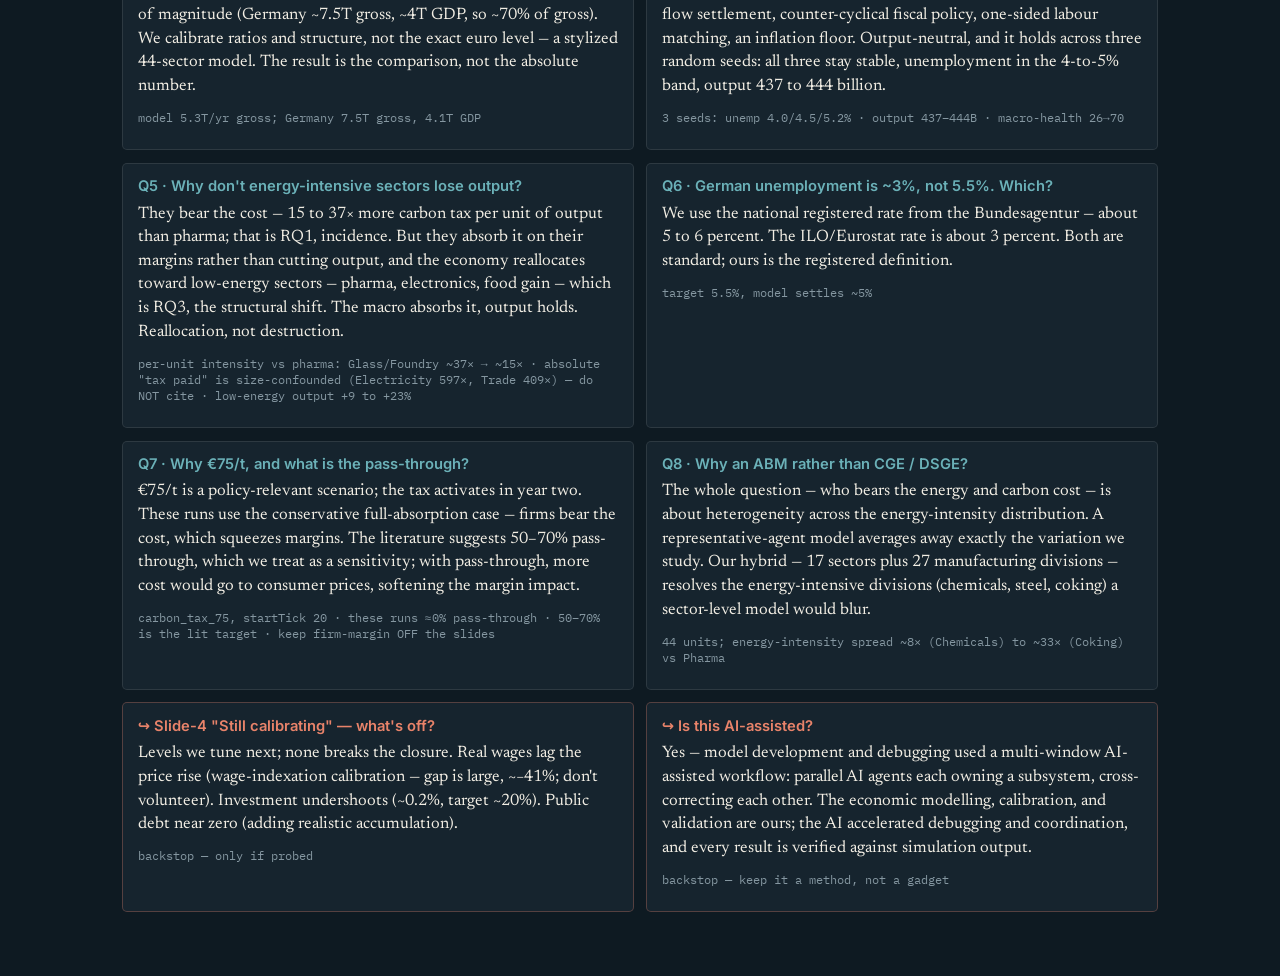
==== commit 7978c570: "Deck + presenter: agents-not-firms, households, hybrid-structure, concision Co-Authored-By: Claude O" ====
--- a/presenter.html
+++ b/presenter.html
@@ -102,7 +102,7 @@
       <p class="cue">Title slide up. Stand still. Wait one or two seconds, then speak.</p>
       <p class="say">Good afternoon. Thank you for staying for the last session today.</p>
       <p class="say">My name is Hankui Wang. This is joint work with Philipp Harting. We work between Bielefeld and Côte d'Azur.</p>
-      <p class="say">Let me begin with one question. When energy prices go up, the cost is not shared equally. Some firms pay much more than others. Steel and chemicals pay about <em>eight times</em> more than pharma. So the real question is this: who pays the most — and what happens to the whole economy when we add up forty-five thousand different firms?</p>
+      <p class="say">Let me begin with one question. When energy prices go up, the cost is not shared equally. Some firms pay much more than others. Steel and chemicals pay about <em>eight times</em> more than pharma. So the real question is this: who pays the most — and what happens to the whole economy when we add up forty-five thousand different firms and households?</p>
       <p class="say">Adding them all up is the hard part. That is where this talk goes.</p>
     </article>
 
@@ -128,7 +128,7 @@
       <div class="mv-rail"><span class="mv-no">3</span><span class="mv-title">The Framework</span><span class="mv-time">4:00–7:15</span></div>
       <p class="cue">EWaGI highlight, the hierarchy line, then the 72 → 44 boxes.</p>
       <p class="say">Our model is called EWaGI.</p>
-      <p class="say">It is a large agent-based model of the German economy, built in the Eurace at Bielefeld tradition. So it has the standard structure: firms, banks, a government, and markets for labour, goods, and credit.</p>
+      <p class="say">It is a large agent-based model of the German economy, built in the Eurace at Bielefeld tradition. So it has the standard structure: firms, households, banks, a government, and markets for labour, goods, and credit.</p>
       <p class="say">Two things make our model different.</p>
       <p class="say">First, scale and data. It runs more than <em>forty-five thousand agents</em>, built from real German input–output data. We do not start from an artificial steady state — we seed the real German structure: capital stocks, sector mix, trade shares. So it is structurally sound from the very first step, and the macro then settles to realistic German values as it runs.</p>
       <p class="say">And that structure is a hierarchy — country, region, sector, then division, then firms and households. The division level is the key one.</p>
@@ -143,11 +143,11 @@
       <div class="mv-rail"><span class="mv-no">4</span><span class="mv-title">The Benchmark</span><span class="mv-time">7:15–12:45</span></div>
       <p class="cue">Chart left (three-seed band); validated-baseline dashboard right. The foundation every experiment runs on — give it room.</p>
       <p class="say">So we built it. Does it work? Before we run any policy experiment, we need a model that reproduces a stable German economy — and here it is.</p>
-      <p class="say">Forty-five thousand heterogeneous firms, seeded from the real German economic structure, run end to end for a full decade — and the economy stays coherent.</p>
+      <p class="say">Forty-five thousand heterogeneous agents, seeded from the real German economic structure, run end to end for a full decade — and the economy stays coherent.</p>
       <p class="say">Making a heterogeneous economy hold together like this is genuinely hard. It needs the right machinery — a government that leans against downturns, business-to-business orders that fully settle, a labour market that clears, prices that hold steady. We built that machinery, as one coupled set.</p>
       <p class="cue">Point to the chart, then walk the dashboard.</p>
       <p class="say">Look at the chart. The band is three independent seeds. Over the full ten years, output holds — it dips early, then recovers and stays near <em>four hundred and forty billion</em>. Unemployment rises early, then settles around <em>five percent</em> — a realistic German rate — and stays there, with no ratchet upward. All three seeds give the same stable picture.</p>
-      <p class="say">And inflation is just as strong an anchor: it comes down from a higher early-run rate and settles right on the ECB target. Unemployment near five, inflation near two: a realistic, stable German economy. And the circular flow closes — both ways. On the demand side, spending reaches every part of the economy: households, firms buying from firms, government, and exports. On the supply side, firms trade at a profit, almost all stay in business, inventories sit at a normal buffer — production is sustained, not piling up. On our macro-health index, this benchmark scores <em>seventy out of a hundred</em>.</p>
+      <p class="say">And inflation is just as strong an anchor: it comes down from a higher early-run rate and settles right on the ECB target — about two percent. Two anchors, both on target. And the circular flow closes — both ways. On the demand side, spending reaches every part of the economy: households, firms buying from firms, government, and exports. On the supply side, firms trade at a profit, almost all stay in business, inventories sit at a normal buffer — production is sustained, not piling up. On our macro-health index, this benchmark scores <em>seventy out of a hundred</em>.</p>
       <p class="cue">"Still calibrating" — the honest caveat.</p>
       <p class="say">A short list is still being calibrated — the investment share, the real-wage path, and public-debt dynamics. The headline macro is sound; these finer levels are the next calibration. This is our validated benchmark — and everything that follows runs on this baseline.</p>
     </article>
@@ -161,7 +161,7 @@
       <p class="cue">Right figure — RQ3, the key result. Deliver this clearly.</p>
       <p class="say">Now the right picture. The carbon tax does not shrink the economy — output holds. It reallocates it. The low-energy sectors — electronics, pharma, and food — gain competitiveness, as energy-intensive production becomes relatively costly. That is RQ3 — the shift in industrial structure. So the green transition happens through reallocation toward the clean sectors, not through an aggregate loss.</p>
       <p class="cue">Both panels are three-seed; the low-energy gains hold across all three.</p>
-      <p class="say">So put the two sides together. The tax falls on the energy-intensive sectors; the economy reallocates toward the clean ones; and the macro — the benchmark we just saw — absorbs it, with no aggregate output loss. That is the distributional story a single average-firm model cannot tell — it has no spread to move.</p>
+      <p class="say">So put the two sides together. The tax falls on the energy-intensive sectors; the economy reallocates toward the clean ones; and the macro — the benchmark we just saw — absorbs it, with no aggregate output loss.</p>
       <p class="say">And this is only the first experiment on that benchmark — the first of many. Let me close with where this program goes.</p>
     </article>
 
@@ -169,11 +169,9 @@
       <div class="mv-rail"><span class="mv-no">6</span><span class="mv-title">The Program</span><span class="mv-time">15:45–17:45</span></div>
       <p class="cue">Built / Found / Next — three clean rows.</p>
       <p class="say">Let me put the whole program in three lines.</p>
-      <p class="say"><em>Built.</em> We built a hybrid, heterogeneous-firm energy macro. Eurace-grounded, built from real German input–output data, run end to end at forty-five thousand agents. As far as we know, this combination is not available ready-made — this much firm heterogeneity, grounded in real data, run as a closed macro.</p>
-      <p class="say"><em>Found.</em> The heterogeneous micro economy coheres into one sound, stable macro — forty-five thousand different firms adding up to a coherent macroeconomy that holds for a decade. Making that happen, at this scale, is the contribution.</p>
+      <p class="say"><em>Built.</em> We built a heterogeneous-firm energy macro with a hybrid sector–division structure. Eurace-grounded, built from real German input–output data, run end to end at forty-five thousand agents. As far as we know, this combination is not available ready-made — this much firm heterogeneity, grounded in real data, run as a closed macro.</p>
+      <p class="say"><em>Found.</em> The heterogeneous micro economy coheres into one sound, stable macro — forty-five thousand different agents adding up to a coherent macroeconomy that holds for a decade. Making that happen, at this scale, is the contribution.</p>
       <p class="say"><em>Next.</em> With a sound macro, EWaGI becomes a policy laboratory — a tool to test carbon-price incidence, revenue recycling, and targeting for real German energy policy, with the firm heterogeneity these questions need. The calibration ahead is the road to a full policy tool.</p>
-      <p class="cue">Land the close.</p>
-      <p class="say">One last sentence. The heterogeneity that makes the policy questions worth asking is the same heterogeneity that makes the macro hard. Getting that closure right is what turns this model into a laboratory. That is where we are.</p>
     </article>
 
     <article class="mv" data-start="1065" data-end="1080">
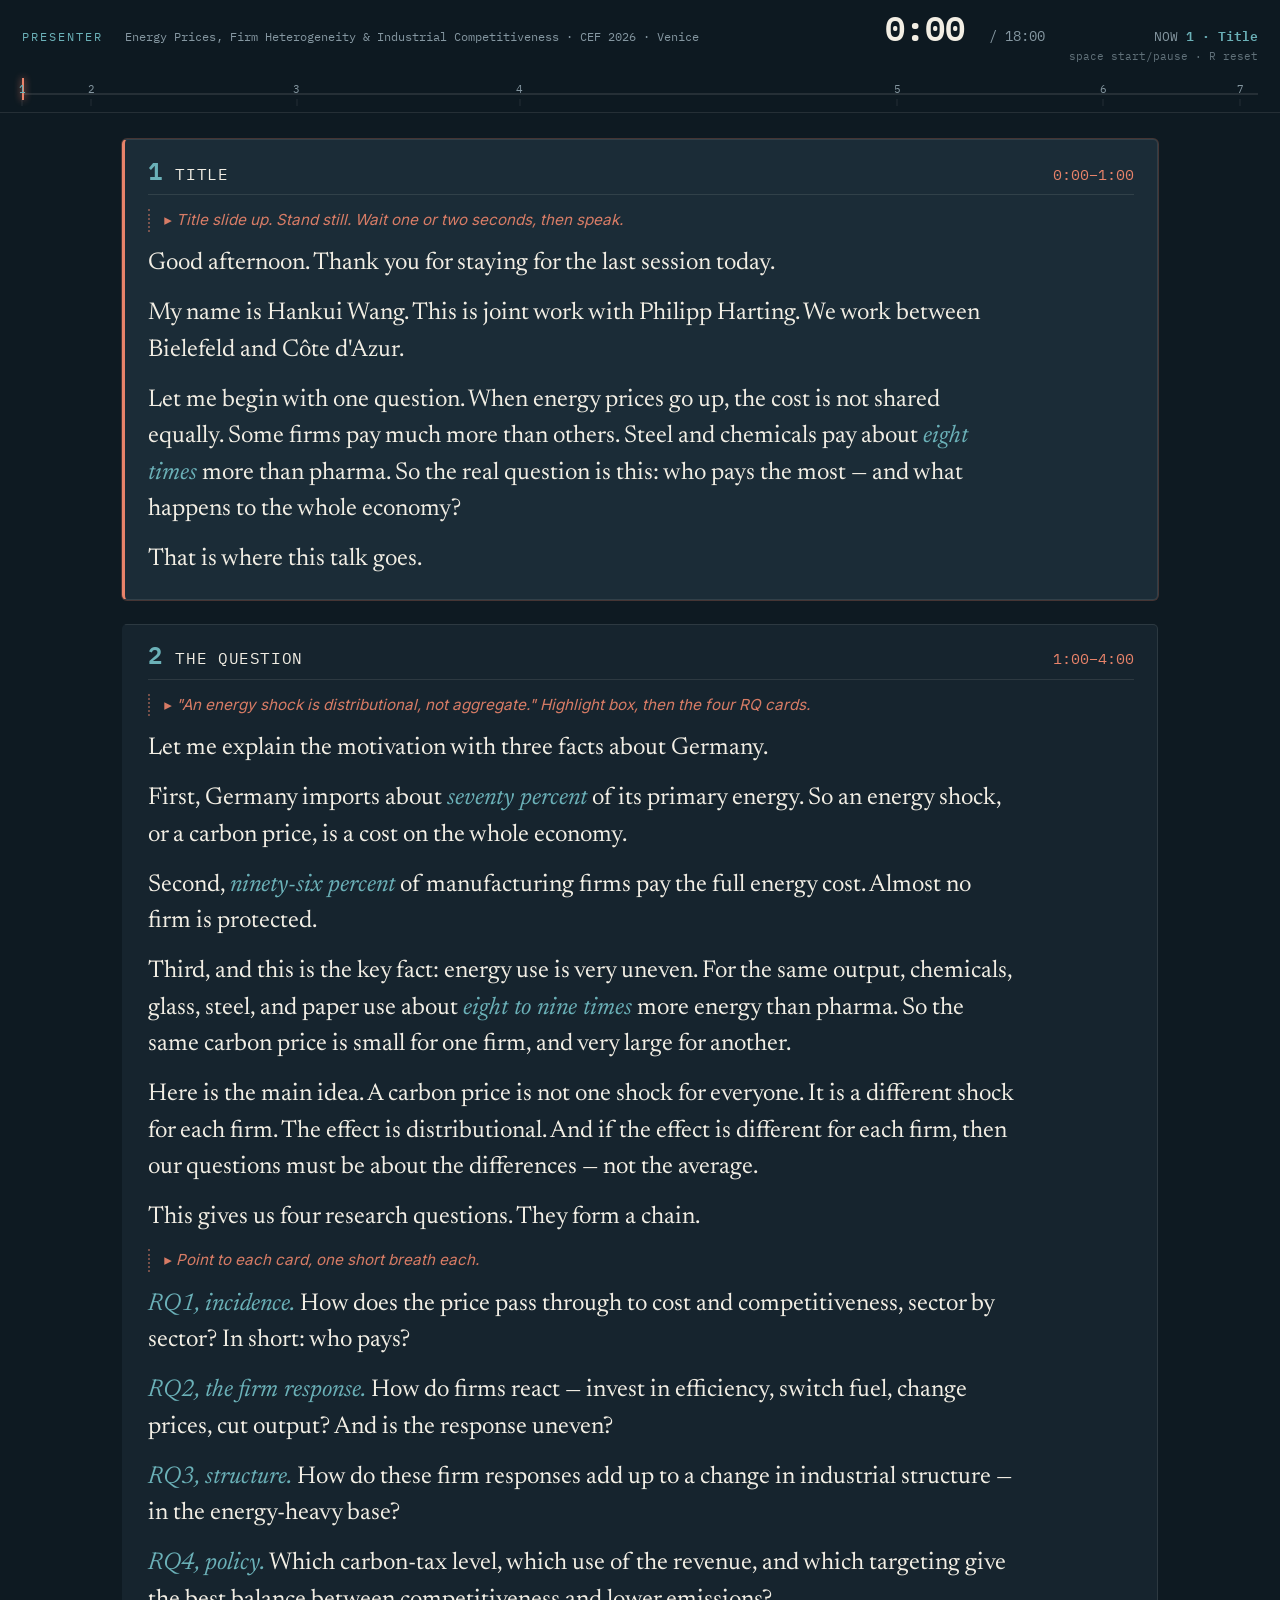
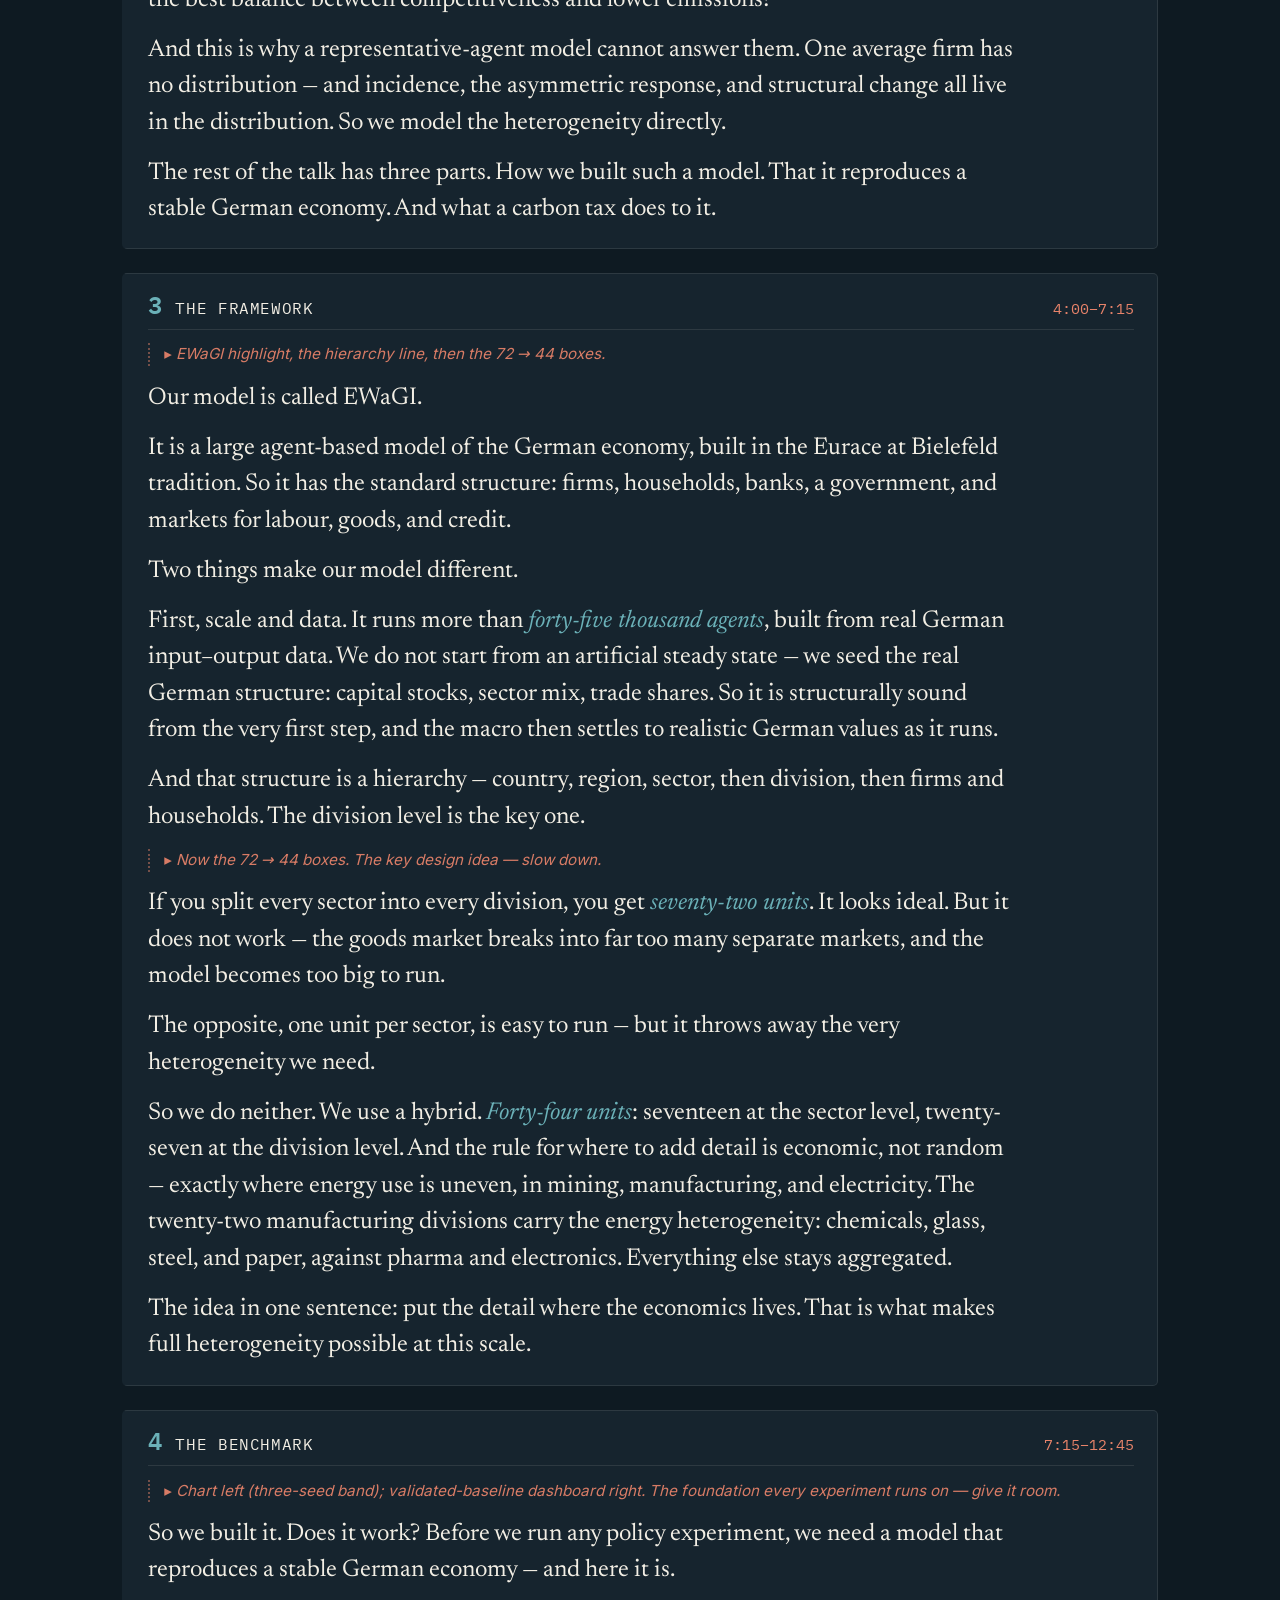
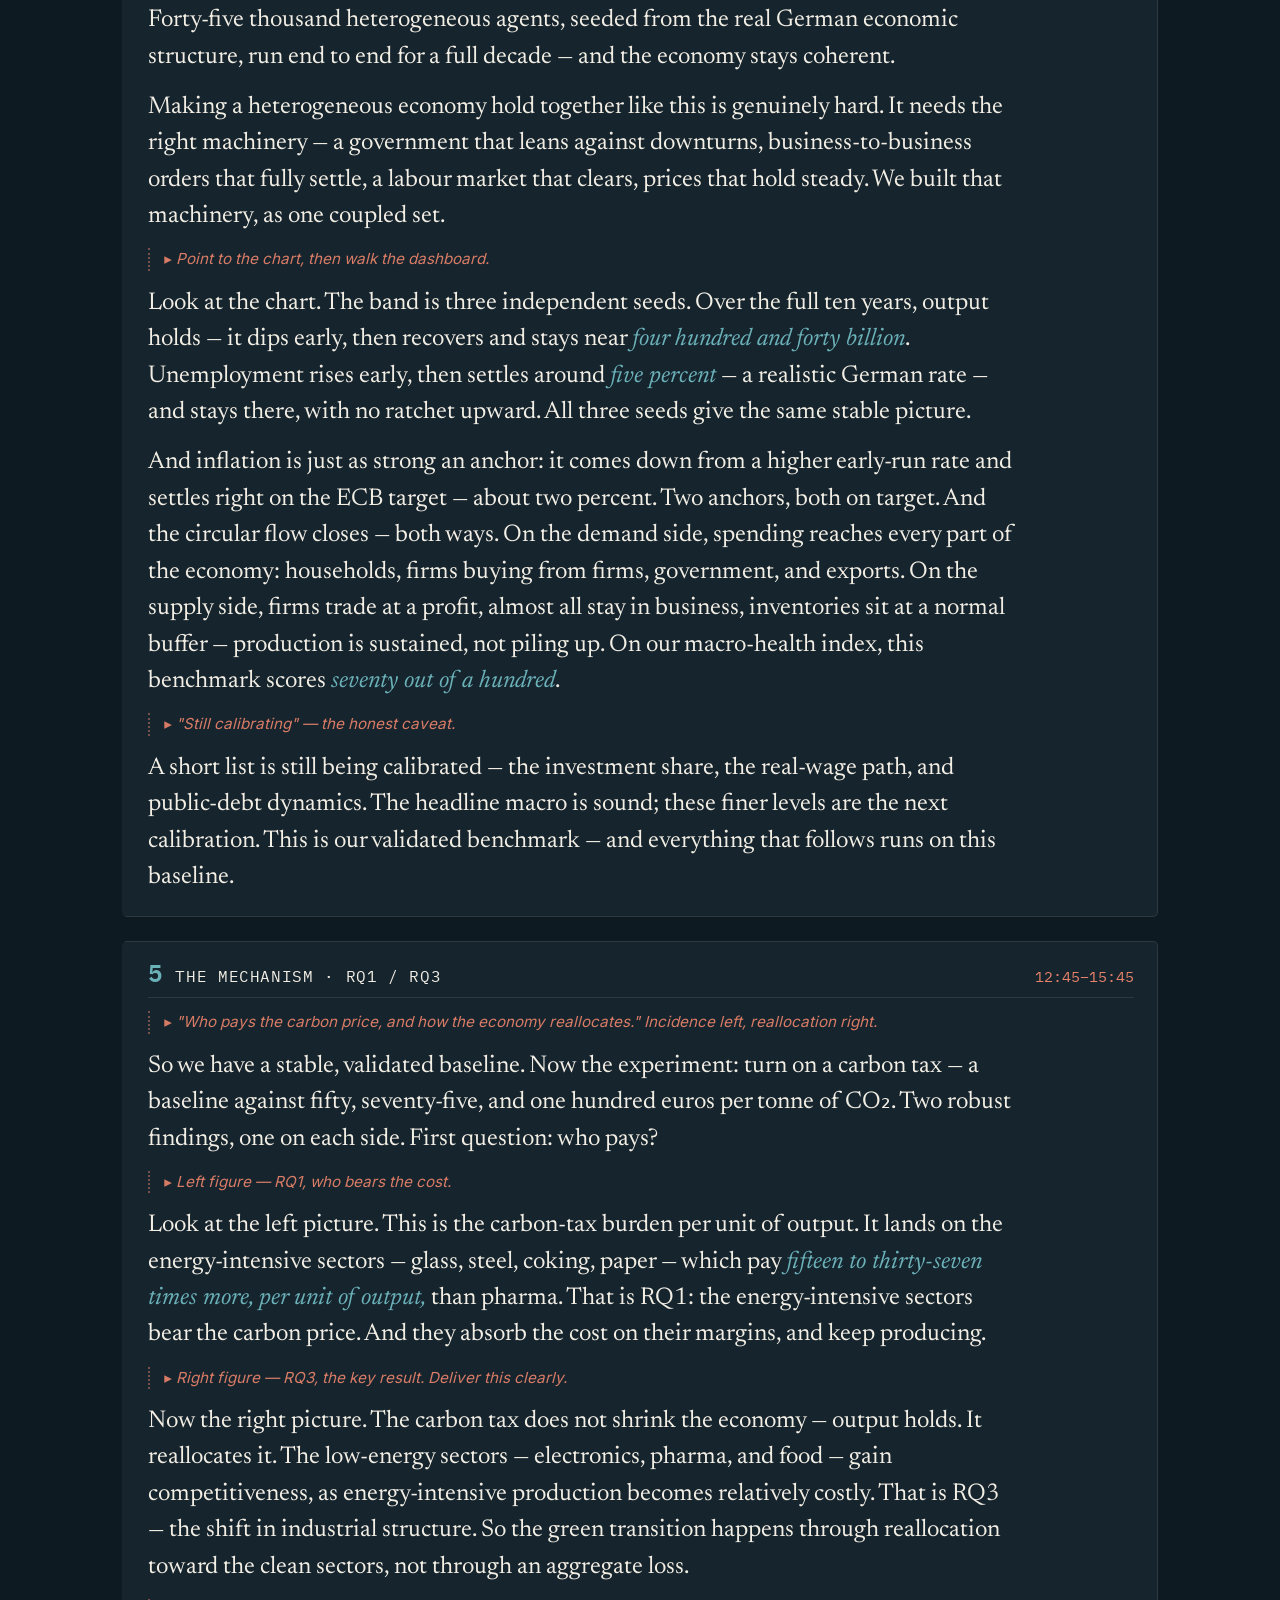
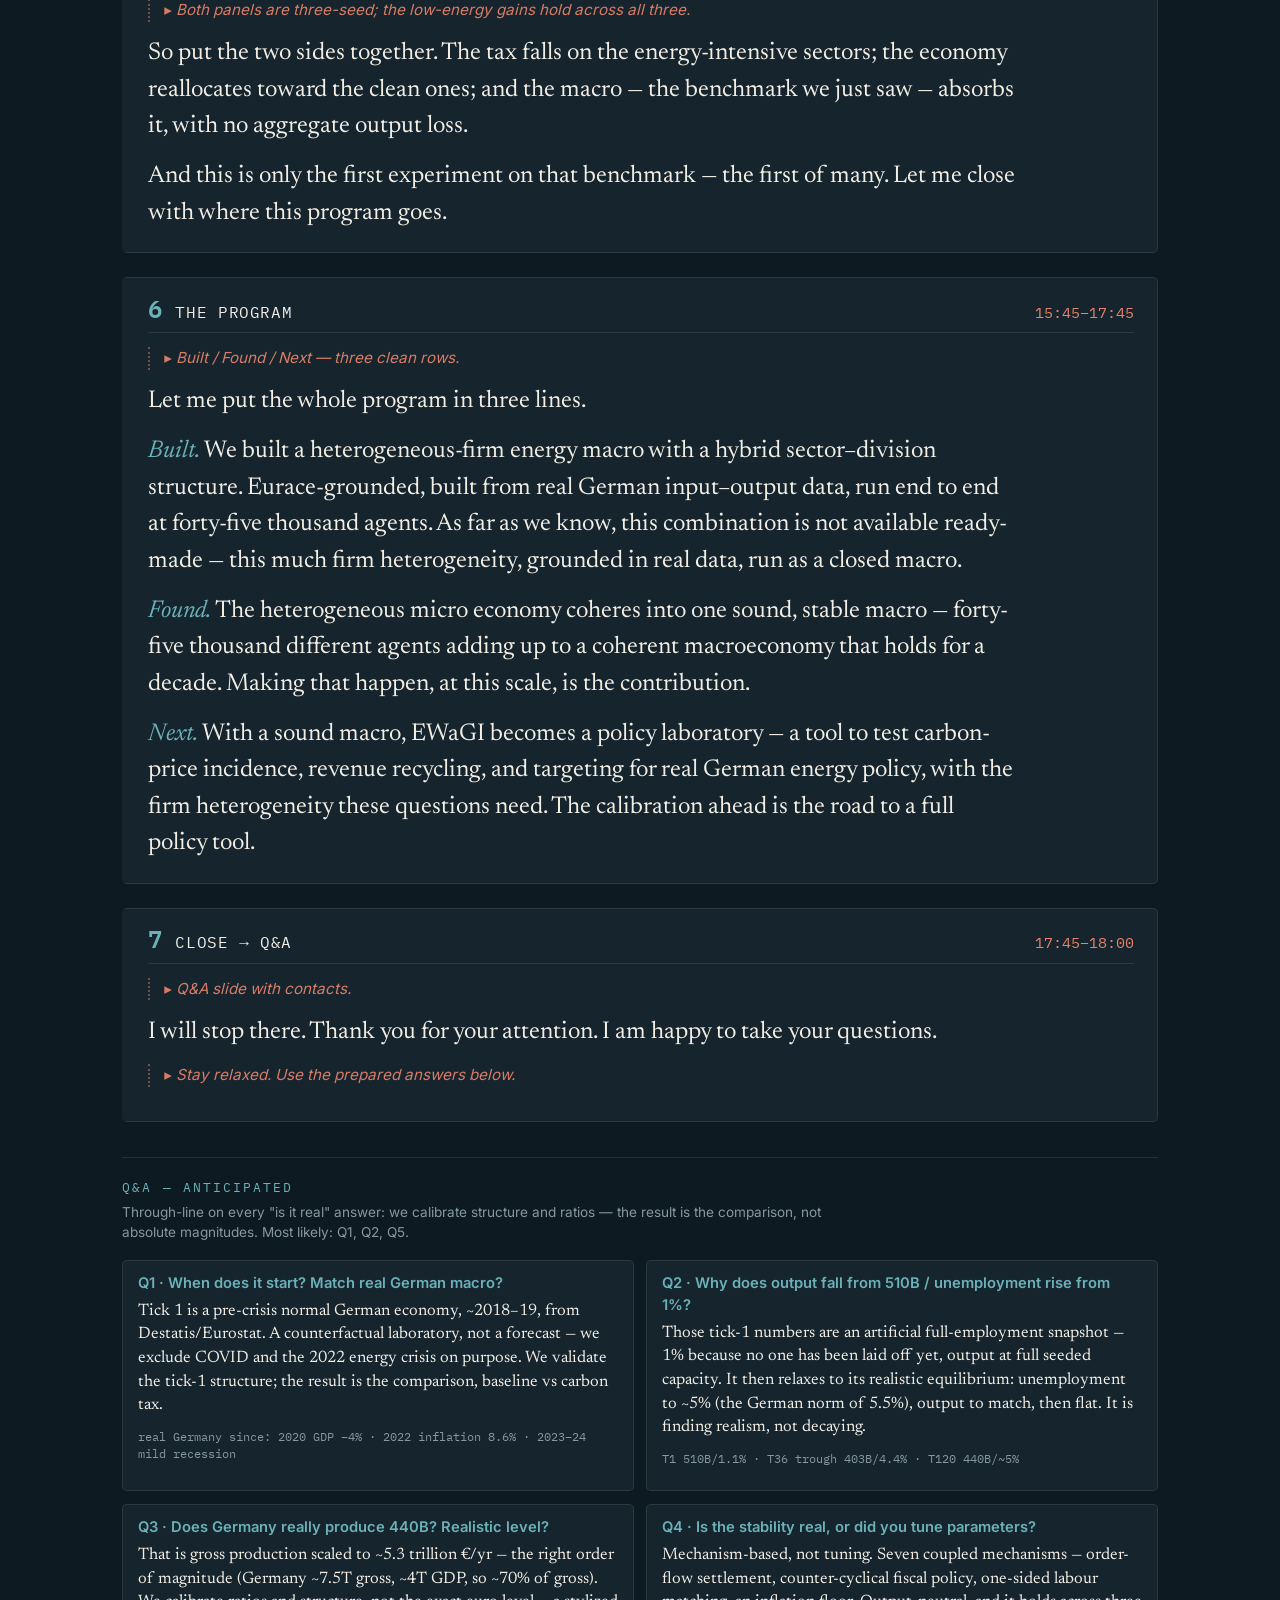
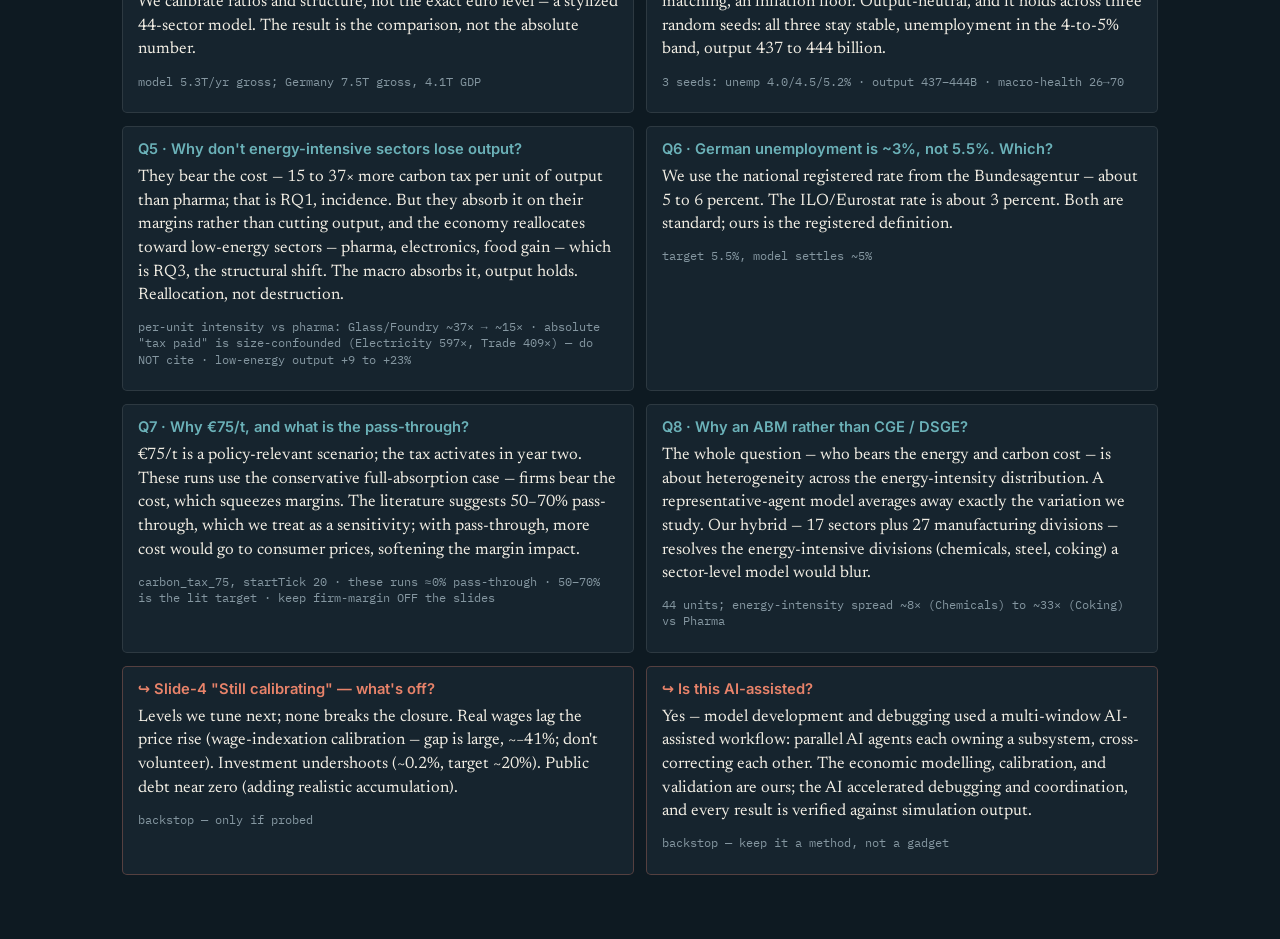
==== commit 926acfcc: "Tighten Slide-1 hook (presenter) Co-Authored-By: Claude Opus 4.8 (1M context) <noreply@anthropic.com" ====
--- a/presenter.html
+++ b/presenter.html
@@ -102,8 +102,8 @@
       <p class="cue">Title slide up. Stand still. Wait one or two seconds, then speak.</p>
       <p class="say">Good afternoon. Thank you for staying for the last session today.</p>
       <p class="say">My name is Hankui Wang. This is joint work with Philipp Harting. We work between Bielefeld and Côte d'Azur.</p>
-      <p class="say">Let me begin with one question. When energy prices go up, the cost is not shared equally. Some firms pay much more than others. Steel and chemicals pay about <em>eight times</em> more than pharma. So the real question is this: who pays the most — and what happens to the whole economy when we add up forty-five thousand different firms and households?</p>
-      <p class="say">Adding them all up is the hard part. That is where this talk goes.</p>
+      <p class="say">Let me begin with one question. When energy prices go up, the cost is not shared equally. Some firms pay much more than others. Steel and chemicals pay about <em>eight times</em> more than pharma. So the real question is this: who pays the most — and what happens to the whole economy?</p>
+      <p class="say">That is where this talk goes.</p>
     </article>
 
     <article class="mv" data-start="60" data-end="240">
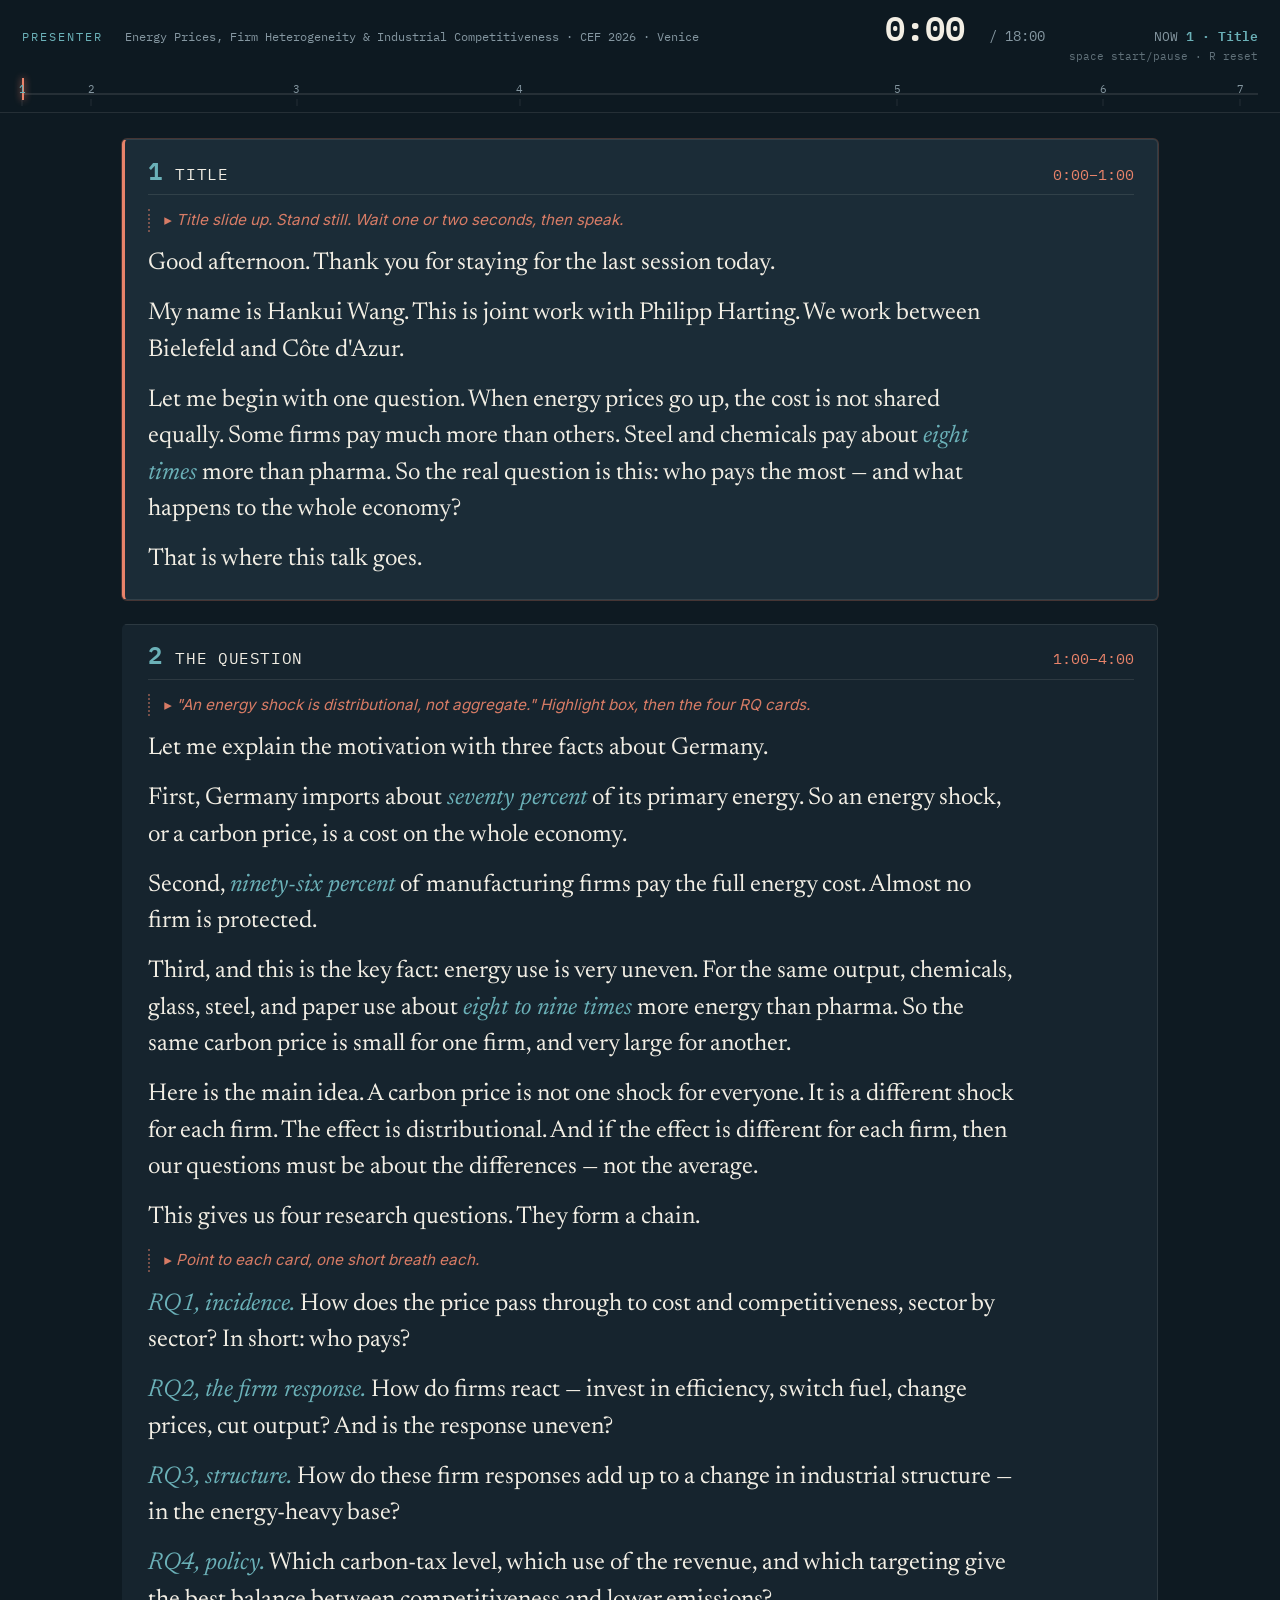
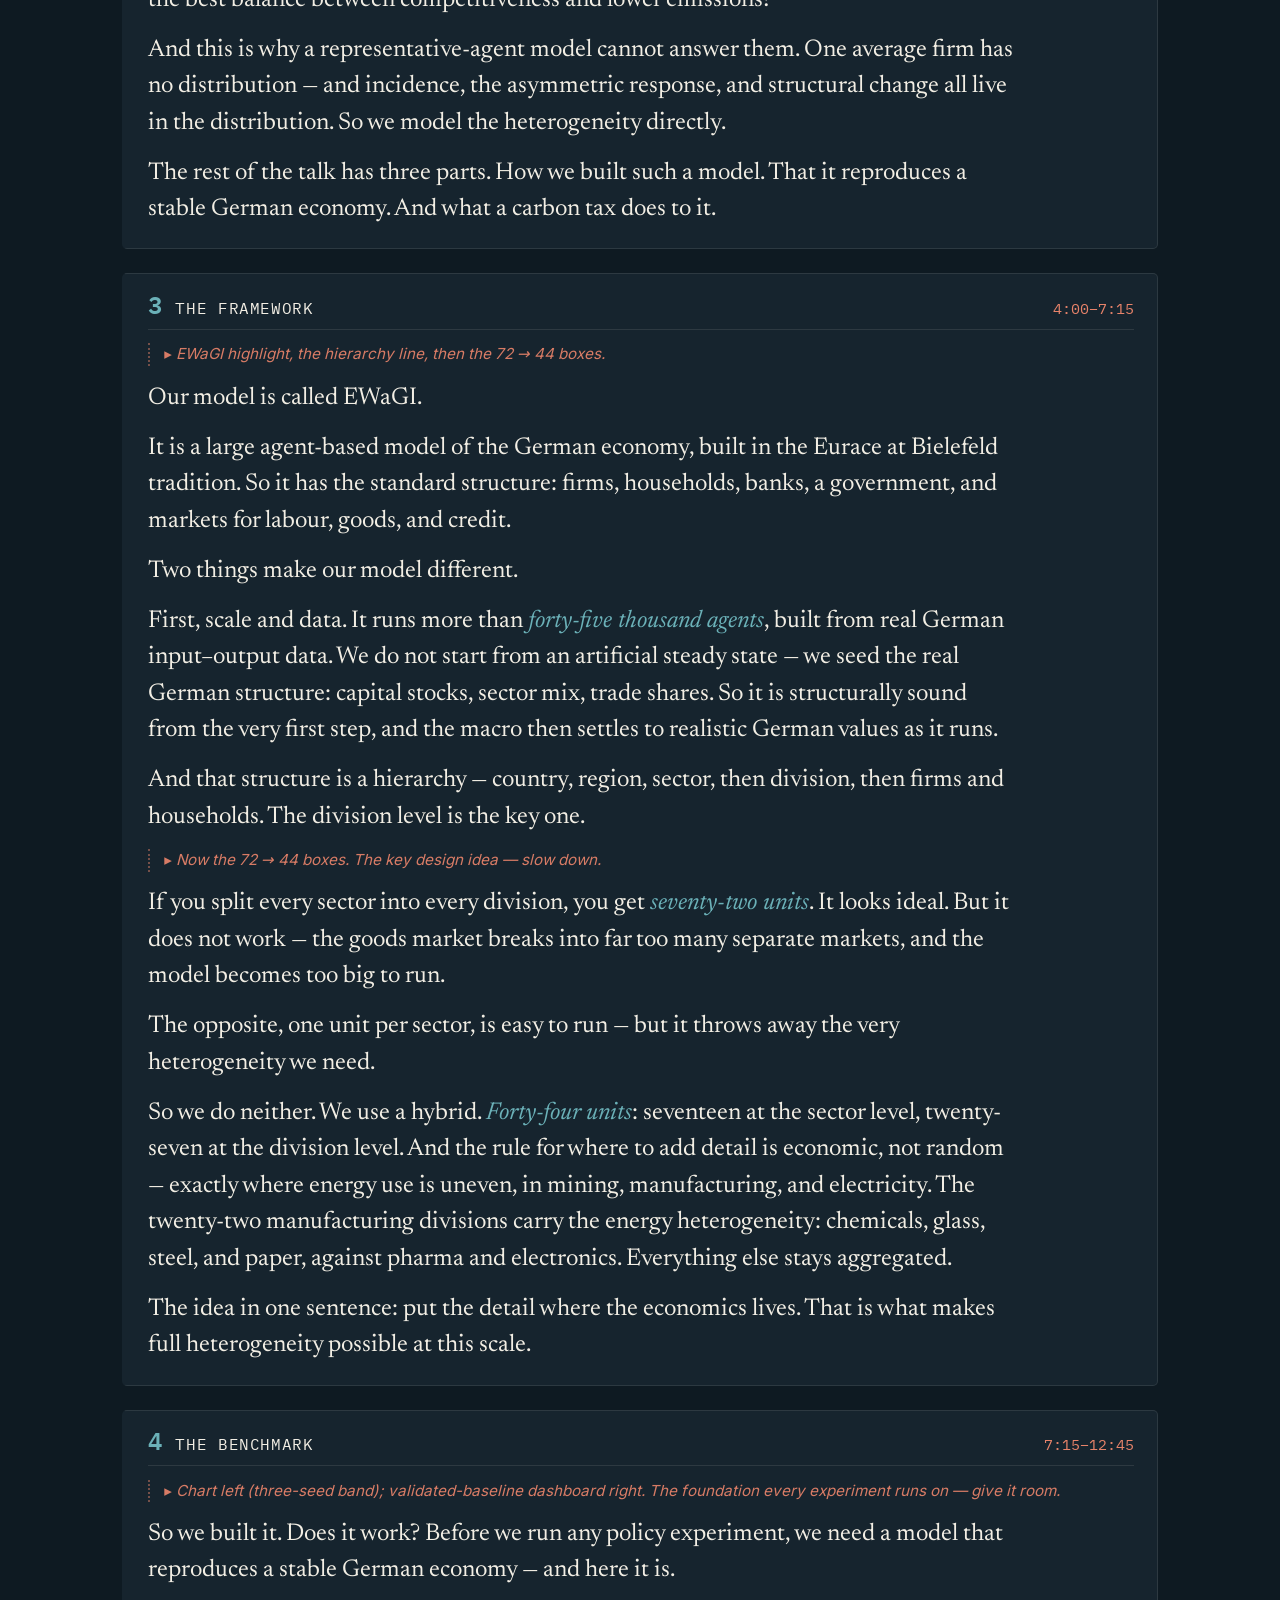
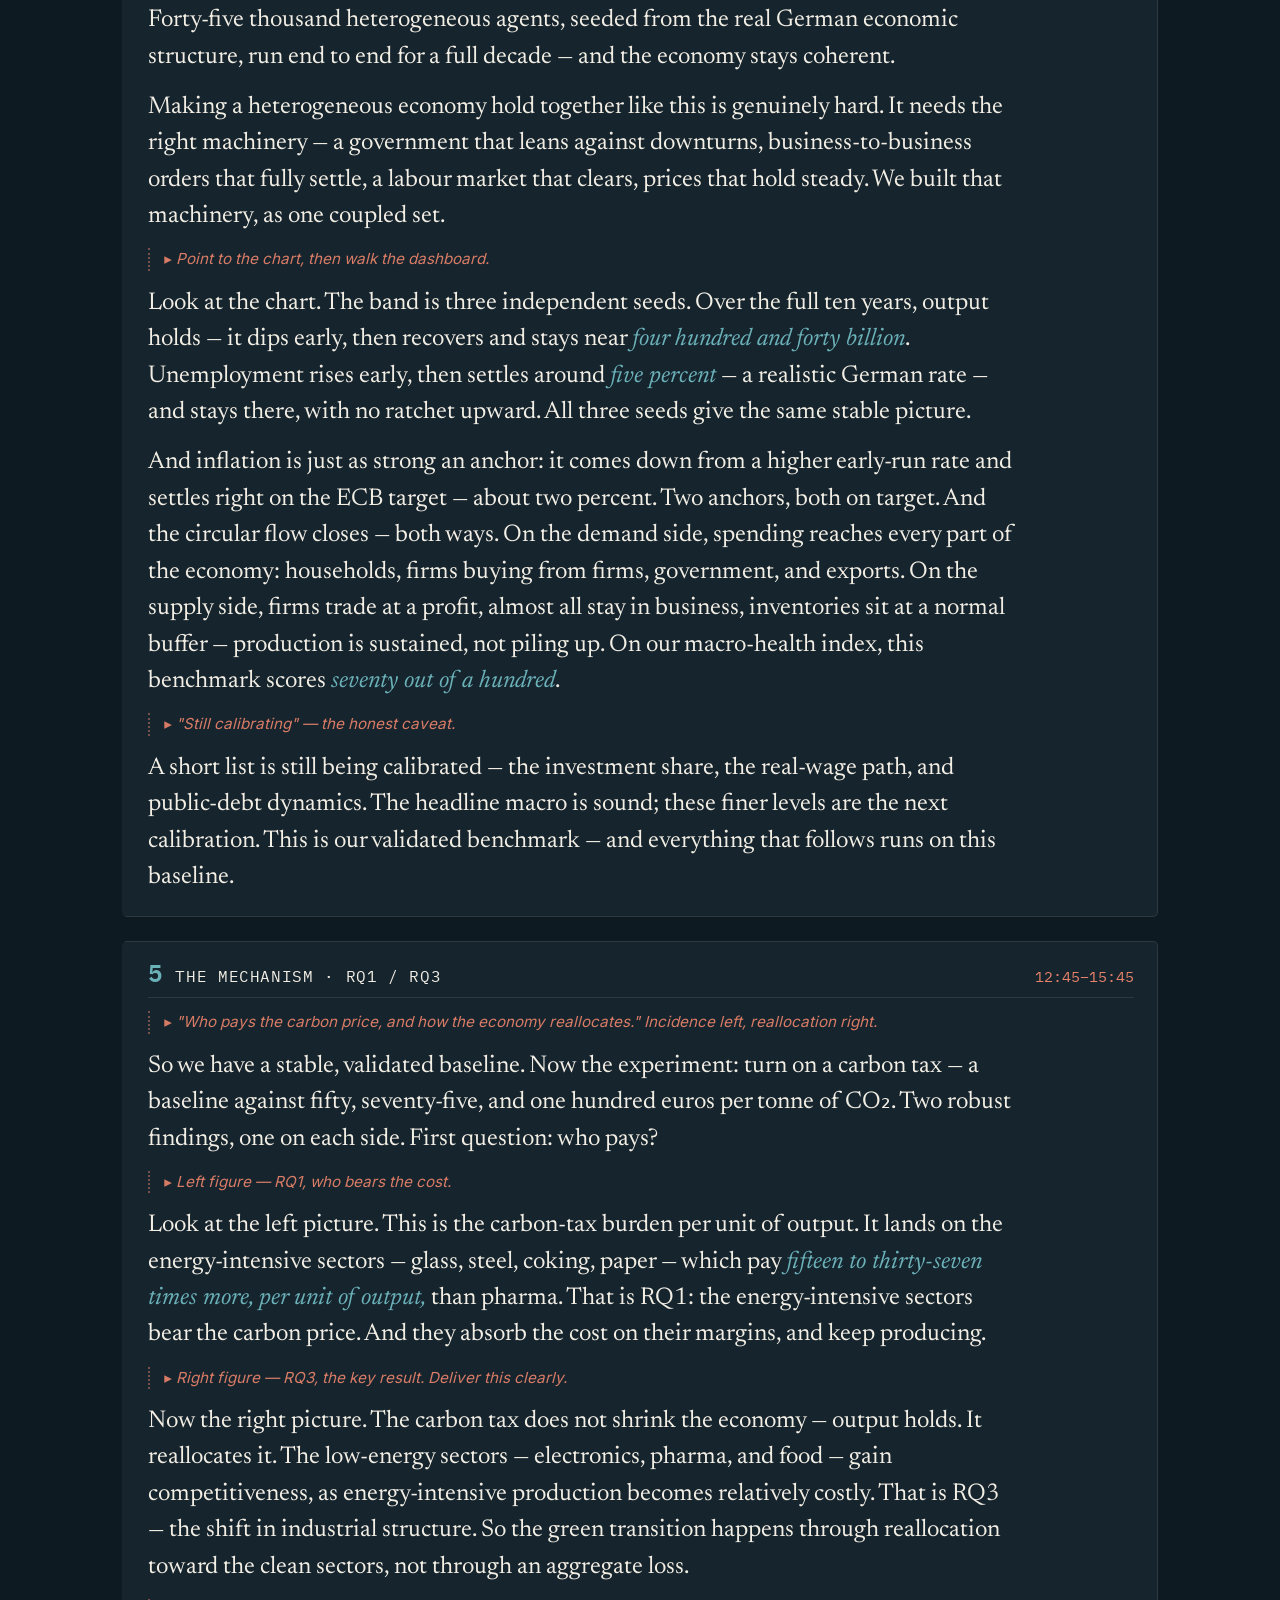
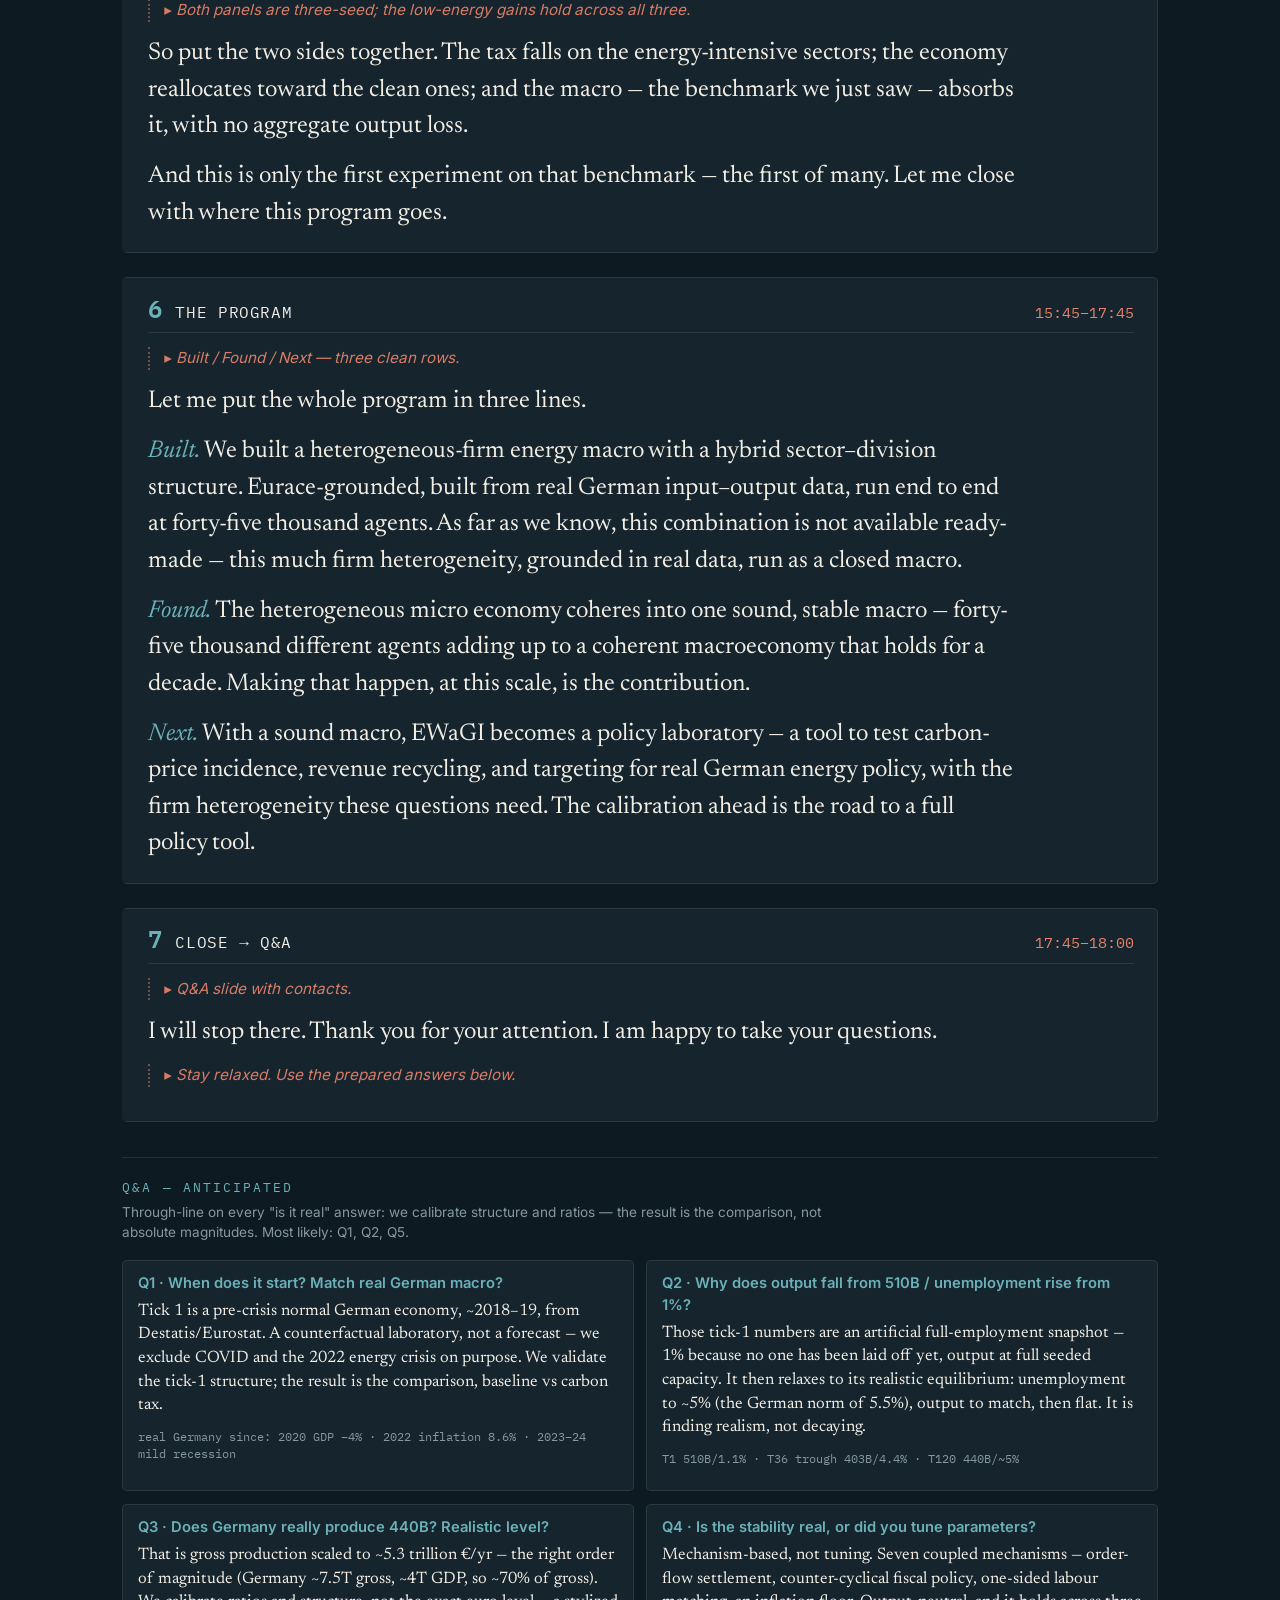
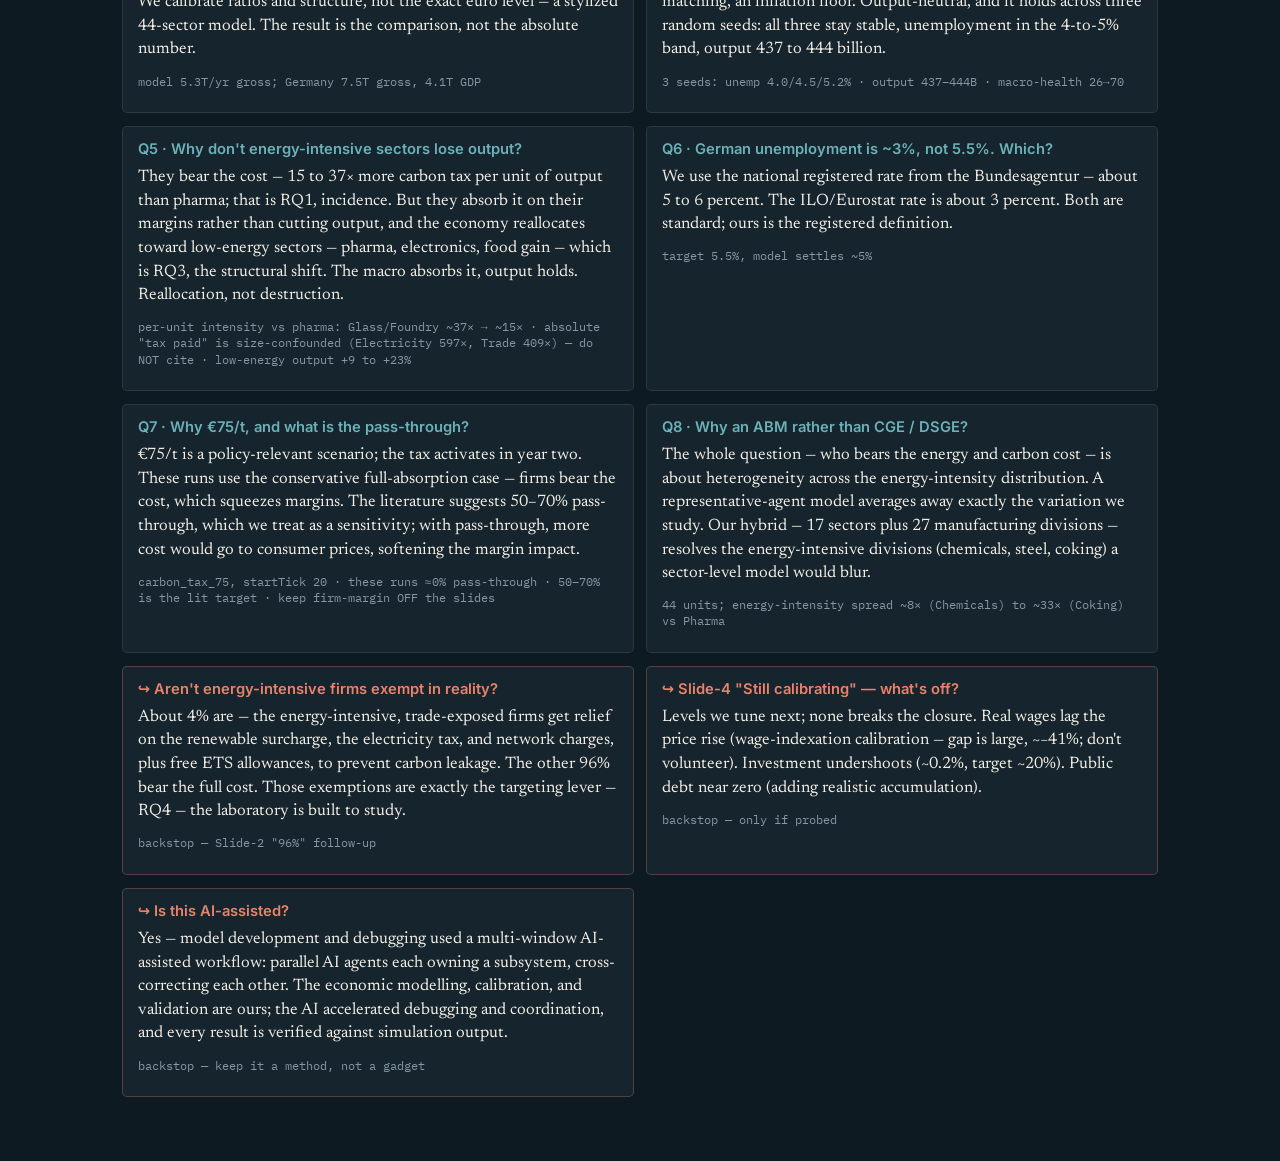
==== commit 7f97eab0: "Add energy-intensive exemptions Q&A backstop (presenter) Co-Authored-By: Claude Opus 4.8 (1M context" ====
--- a/presenter.html
+++ b/presenter.html
@@ -194,6 +194,7 @@
       <div class="qa-card"><p class="q">Q6 · German unemployment is ~3%, not 5.5%. Which?</p><p class="a">We use the national registered rate from the Bundesagentur — about 5 to 6 percent. The ILO/Eurostat rate is about 3 percent. Both are standard; ours is the registered definition.</p><p class="n">target 5.5%, model settles ~5%</p></div>
       <div class="qa-card"><p class="q">Q7 · Why €75/t, and what is the pass-through?</p><p class="a">€75/t is a policy-relevant scenario; the tax activates in year two. These runs use the conservative full-absorption case — firms bear the cost, which squeezes margins. The literature suggests 50–70% pass-through, which we treat as a sensitivity; with pass-through, more cost would go to consumer prices, softening the margin impact.</p><p class="n">carbon_tax_75, startTick 20 · these runs ≈0% pass-through · 50–70% is the lit target · keep firm-margin OFF the slides</p></div>
       <div class="qa-card"><p class="q">Q8 · Why an ABM rather than CGE / DSGE?</p><p class="a">The whole question — who bears the energy and carbon cost — is about heterogeneity across the energy-intensity distribution. A representative-agent model averages away exactly the variation we study. Our hybrid — 17 sectors plus 27 manufacturing divisions — resolves the energy-intensive divisions (chemicals, steel, coking) a sector-level model would blur.</p><p class="n">44 units; energy-intensity spread ~8× (Chemicals) to ~33× (Coking) vs Pharma</p></div>
+      <div class="qa-card back"><p class="q">↪ Aren't energy-intensive firms exempt in reality?</p><p class="a">About 4% are — the energy-intensive, trade-exposed firms get relief on the renewable surcharge, the electricity tax, and network charges, plus free ETS allowances, to prevent carbon leakage. The other 96% bear the full cost. Those exemptions are exactly the targeting lever — RQ4 — the laboratory is built to study.</p><p class="n">backstop — Slide-2 "96%" follow-up</p></div>
       <div class="qa-card back"><p class="q">↪ Slide-4 "Still calibrating" — what's off?</p><p class="a">Levels we tune next; none breaks the closure. Real wages lag the price rise (wage-indexation calibration — gap is large, ~−41%; don't volunteer). Investment undershoots (~0.2%, target ~20%). Public debt near zero (adding realistic accumulation).</p><p class="n">backstop — only if probed</p></div>
       <div class="qa-card back"><p class="q">↪ Is this AI-assisted?</p><p class="a">Yes — model development and debugging used a multi-window AI-assisted workflow: parallel AI agents each owning a subsystem, cross-correcting each other. The economic modelling, calibration, and validation are ours; the AI accelerated debugging and coordination, and every result is verified against simulation output.</p><p class="n">backstop — keep it a method, not a gadget</p></div>
     </div>
